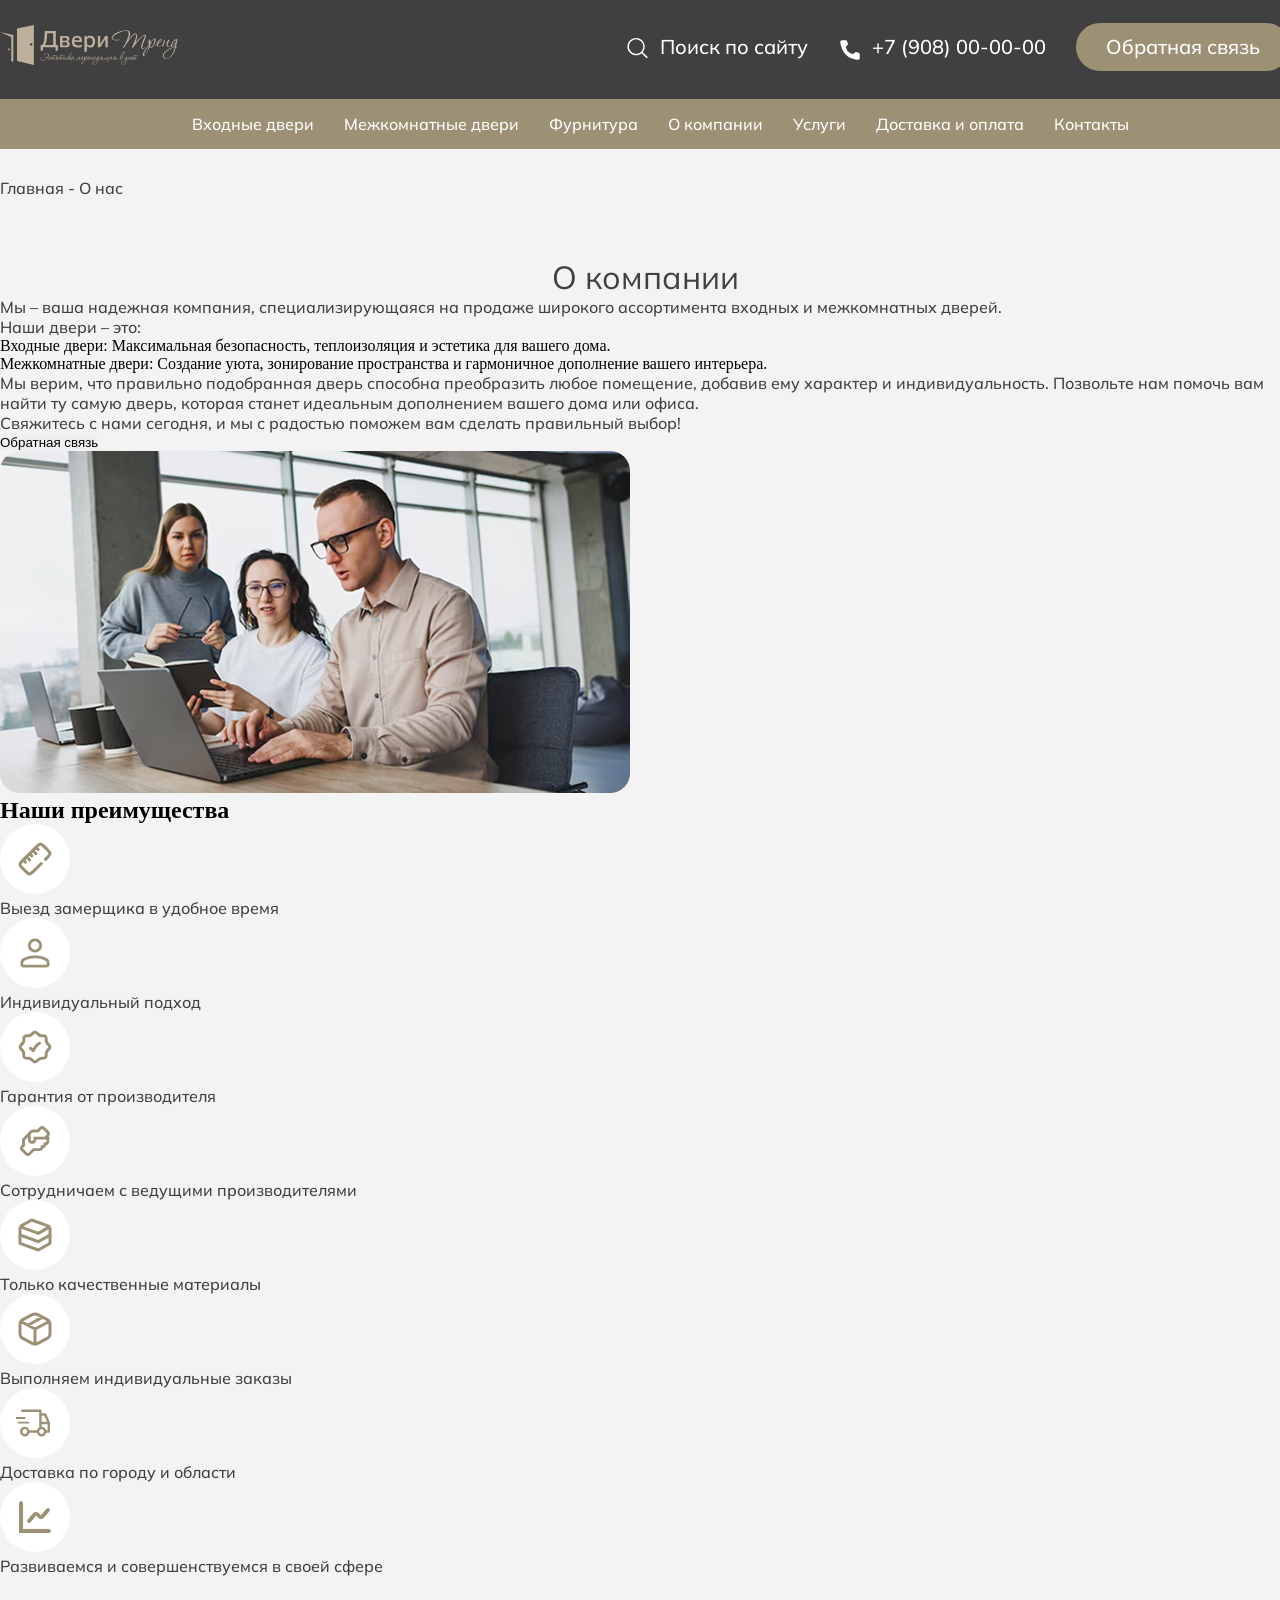
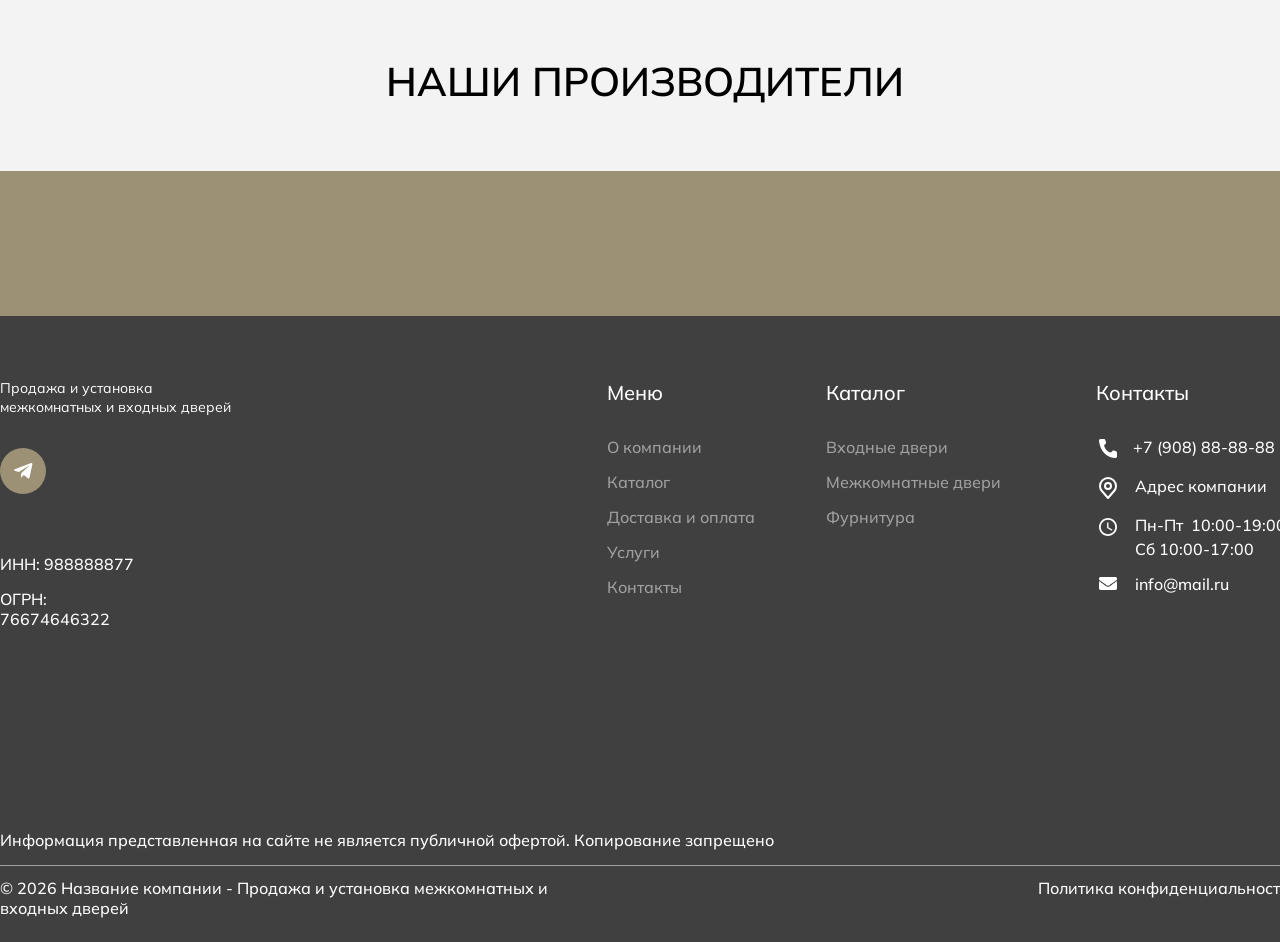
==== about-us.html @ ace8a468 "Переименовать index.html в about-us.html Made-with: Cursor" ====
<!DOCTYPE html>
<html lang="ru">

<head>
  <meta charset="UTF-8">
  <meta http-equiv="X-UA-Compatible" content="IE=edge">
  <meta name="viewport" content="width=device-width, initial-scale=1.0">
  <title>О компании</title>
  <link rel="stylesheet" href="style/style.css">
</head>

<body>
  <header class="header">
    <div class="header__top">
      <div class="container">
        <a class="header__logo" href="/" aria-label="На главную">
          <img class="header__logo-image" src="./assets/imgs/header/logo.svg" alt="Двери Trend">
        </a>
        <div class="header__top-content">
          <a class="header-link" href="#" aria-label="Поиск по сайту">
            <span class="header__search-icon-slot" aria-hidden="true">
              <svg width="24" height="23" viewBox="0 0 24 23" fill="none" xmlns="http://www.w3.org/2000/svg">
                <path
                  d="M21.3833 20.3334L16.7052 15.6616H16.6548C18.0967 13.9637 18.8254 11.7748 18.6883 9.5527C18.5513 7.33062 17.5593 5.24752 15.9197 3.73914C14.28 2.23077 12.1199 1.41397 9.89113 1.4596C7.66234 1.50524 5.53754 2.40977 3.96122 3.98399C2.3849 5.55821 1.47915 7.68017 1.43346 9.90599C1.38776 12.1318 2.20565 14.2891 3.71604 15.9265C5.22643 17.5639 7.31231 18.5547 9.53736 18.6915C11.7624 18.8283 13.9542 18.1006 15.6544 16.6606C15.6544 16.6606 15.6544 16.6966 15.6544 16.7109L20.3325 21.3828C20.3994 21.4502 20.479 21.5036 20.5667 21.5401C20.6544 21.5766 20.7485 21.5954 20.8435 21.5954C20.9385 21.5954 21.0326 21.5766 21.1203 21.5401C21.208 21.5036 21.2876 21.4502 21.3545 21.3828C21.4283 21.3176 21.4879 21.2379 21.5295 21.1487C21.5712 21.0595 21.5941 20.9627 21.5968 20.8644C21.5995 20.766 21.582 20.6681 21.5452 20.5768C21.5085 20.4854 21.4534 20.4026 21.3833 20.3334ZM10.0766 17.25C8.65318 17.25 7.26169 16.8285 6.07814 16.0387C4.89458 15.2489 3.97211 14.1264 3.42738 12.813C2.88265 11.4997 2.74012 10.0545 3.01782 8.66029C3.29553 7.26605 3.98098 5.98536 4.98751 4.98017C5.99405 3.97498 7.27645 3.29044 8.67255 3.0131C10.0686 2.73577 11.5157 2.87811 12.8308 3.42211C14.1459 3.96612 15.27 4.88736 16.0608 6.06934C16.8516 7.25132 17.2737 8.64095 17.2737 10.0625C17.2737 11.0064 17.0876 11.941 16.7259 12.813C16.3642 13.6851 15.8341 14.4774 15.1657 15.1448C14.4974 15.8122 13.704 16.3417 12.8308 16.7029C11.9576 17.0641 11.0218 17.25 10.0766 17.25Z"
                  fill="white" />
              </svg>
            </span>
            <span class="header__search-text">Поиск по сайту</span>
          </a>
          <a class="header-link" href="tel:+79080000000" aria-label="Позвонить +7 (908) 00-00-00">
            <svg width="24" height="24" viewBox="0 0 24 24" fill="none" xmlns="http://www.w3.org/2000/svg">
              <path
                d="M15.2477 16.11L16.9277 14.43C17.154 14.2065 17.4403 14.0536 17.7518 13.9897C18.0634 13.9257 18.3867 13.9537 18.6827 14.07L20.7302 14.8875C21.0293 15.0089 21.2858 15.2161 21.4673 15.4831C21.6488 15.75 21.7473 16.0647 21.7502 16.3875V20.1375C21.7485 20.3571 21.7023 20.574 21.6145 20.7753C21.5267 20.9766 21.3991 21.158 21.2393 21.3087C21.0796 21.4593 20.891 21.5761 20.6849 21.6519C20.4788 21.7278 20.2595 21.7611 20.0402 21.75C5.69272 20.8575 2.79772 8.7075 2.25022 4.0575C2.22481 3.82915 2.24803 3.59801 2.31836 3.37928C2.38869 3.16055 2.50453 2.95919 2.65827 2.78845C2.81201 2.61771 3.00016 2.48145 3.21034 2.38865C3.42052 2.29584 3.64797 2.24859 3.87772 2.25H7.50022C7.82348 2.25096 8.13906 2.3486 8.40637 2.53037C8.67368 2.71214 8.8805 2.96973 9.00022 3.27L9.81772 5.3175C9.93791 5.6123 9.96858 5.93598 9.90588 6.24811C9.84319 6.56024 9.68992 6.84697 9.46522 7.0725L7.78522 8.7525C7.78522 8.7525 8.75272 15.3 15.2477 16.11Z"
                fill="white" />
            </svg>
            <span class="header__search-text">+7 (908) 00-00-00</span>
          </a>
          <button class="header__callback-button" type="button">Обратная связь</button>
        </div>
      </div>
    </div>
    <div class="header__bottom">
      <div class="container">
        <nav class="header__bottom-inner" aria-label="Навигация по сайту">
          <a class="nav-item" href="#">Входные двери</a>
          <a class="nav-item" href="#">Межкомнатные двери</a>
          <a class="nav-item" href="#">Фурнитура</a>
          <a class="nav-item" href="#">О компании</a>
          <a class="nav-item" href="#">Услуги</a>
          <a class="nav-item" href="#">Доставка и оплата</a>
          <a class="nav-item" href="#">Контакты</a>
        </nav>
      </div>
    </div>
  </header>

  <main class="page-main">
    <div class="container">
      <section class="about-page" aria-labelledby="about-heading">
        <nav class="bread-crumbs" aria-label="Хлебные крошки">
          <a href="/">Главная</a>
          <span class="bread-crumbs__sep" aria-hidden="true"> - </span>
          <span class="bread-crumbs__current" aria-current="page">О нас</span>
        </nav>

        <div class="about-page__body">
          <h1 id="about-heading" class="page-title">О компании</h1>

          <div class="about-page__columns">
            <div class="about-page__content">
              <p class="about-page__lead">
                Мы – ваша надежная компания, специализирующаяся на продаже широкого ассортимента входных и межкомнатных дверей.
              </p>

              <p class="about-page__subheading">Наши двери – это:</p>

              <ul class="about-page__list">
                <li>
                  Входные двери: Максимальная безопасность, теплоизоляция и эстетика для вашего дома.
                </li>
                <li>
                  Межкомнатные двери: Создание уюта, зонирование пространства и гармоничное дополнение вашего интерьера.
                </li>
              </ul>

              <p>
                Мы верим, что правильно подобранная дверь способна преобразить любое помещение, добавив ему характер и индивидуальность. Позвольте нам помочь вам найти ту самую дверь, которая станет идеальным дополнением вашего дома или офиса.
              </p>

              <p>
                Свяжитесь с нами сегодня, и мы с радостью поможем вам сделать правильный выбор!
              </p>

              <button class="about-page__feedback" type="button">
                Обратная связь
              </button>
            </div>

            <div class="about-page__media">
              <figure class="about-page__figure">
                <img
                  class="about-page__image"
                  src="./assets/imgs/about/1.png"
                  width="630"
                  height="342"
                  alt="Двери в интерьере"
                  loading="lazy"
                  decoding="async"
                />
              </figure>
            </div>
          </div>
        </div>
      </section>

      <section class="advantages" aria-labelledby="advantages-heading">
        <h2 id="advantages-heading" class="advantages__title">Наши преимущества</h2>
        <ul class="advantages__grid">
          <li class="advantages__item">
            <article class="advantages__card">
              <div class="advantages__icon-wrap" aria-hidden="true">
                <svg width="70" height="70" viewBox="0 0 70 70" fill="none" xmlns="http://www.w3.org/2000/svg">
                  <rect width="70" height="70" rx="35" fill="white" />
                  <path
                    d="M45.5 35.348L46.9325 33.9155C48.977 31.8695 50 30.845 50 29.576C50 28.307 48.977 27.2825 46.9325 25.238L44.762 23.0675C42.7175 21.023 41.6945 20 40.424 20C39.152 20 38.129 21.023 36.0845 23.0675L23.0675 36.0845C21.023 38.1305 20 39.152 20 40.424C20 41.696 21.023 42.7175 23.0675 44.762L25.238 46.9325C27.2825 48.977 28.3055 50 29.576 50C30.8465 50 31.871 48.977 33.9155 46.9325L41.348 39.5M29.696 29.696L31.82 31.82M36.0605 23.333L38.1815 25.454M23.333 36.0605L25.454 38.1815M26.5145 32.879L29.6975 36.0605M32.879 26.5145L36.0605 29.696"
                    stroke="#9C9175"
                    stroke-width="3"
                    stroke-linecap="round"
                  />
                </svg>
              </div>
              <p class="advantages__card-text">Выезд замерщика в удобное время</p>
            </article>
          </li>
          <li class="advantages__item">
            <article class="advantages__card">
              <div class="advantages__icon-wrap" aria-hidden="true">
                <svg width="70" height="70" viewBox="0 0 70 70" fill="none" xmlns="http://www.w3.org/2000/svg">
                  <rect width="70" height="70" rx="35" fill="white" />
                  <path
                    d="M35 37.125C37.0426 37.1238 39.0546 37.3642 41.0352 37.8457C42.7682 38.2671 44.4783 38.871 46.166 39.6572L46.8887 40.0049C47.7519 40.4521 48.4442 41.0998 48.9678 41.9521C49.4906 42.8033 49.7512 43.7344 49.75 44.75V46.25C49.75 47.2144 49.4099 48.0342 48.7227 48.7227C48.0356 49.4109 47.2156 49.7512 46.25 49.75H23.75C22.7855 49.75 21.9665 49.4098 21.2793 48.7227C20.5922 48.0355 20.2512 47.2158 20.25 46.25V44.75L20.2627 44.373C20.3198 43.5018 20.5766 42.6959 21.0342 41.9521C21.5578 41.101 22.2493 40.4534 23.1113 40.0049C25.0328 39.0442 26.9842 38.3248 28.9648 37.8457C30.9456 37.3666 32.9573 37.1262 35 37.125ZM35 40.375C33.2297 40.3737 31.4753 40.5872 29.7373 41.0156C27.9996 41.444 26.279 42.0837 24.5762 42.9326L24.5664 42.9375C24.2466 43.1152 23.9883 43.3648 23.7939 43.6816C23.6209 43.9638 23.5243 44.2735 23.5039 44.6064L23.5 44.75V46.5H46.5V44.75C46.5 44.3626 46.4031 44.0047 46.207 43.6826C46.0378 43.4047 45.8182 43.179 45.5508 43.0078L45.4336 42.9375L45.4238 42.9326C43.7209 42.0812 42.0006 41.4416 40.2627 41.0156C38.5247 40.5897 36.7702 40.3763 35 40.375ZM35 20.25C36.9957 20.25 38.6979 20.9576 40.1201 22.3799C41.5424 23.8021 42.25 25.5043 42.25 27.5C42.25 29.4957 41.5424 31.1979 40.1201 32.6201C38.6979 34.0424 36.9957 34.75 35 34.75C33.0043 34.75 31.3021 34.0424 29.8799 32.6201C28.4576 31.1979 27.75 29.4957 27.75 27.5C27.75 25.5043 28.4576 23.8021 29.8799 22.3799C31.3021 20.9576 33.0043 20.25 35 20.25ZM35 23.5C33.9006 23.4987 32.9539 23.8927 32.1748 24.6758C31.3965 25.4581 31.0027 26.4039 31 27.499C30.9973 28.5953 31.392 29.5424 32.1758 30.3262C32.9596 31.11 33.9058 31.504 35.001 31.5C36.0947 31.496 37.0405 31.1026 37.8252 30.3271L37.8262 30.3262C38.6063 29.5447 39 28.598 39 27.5C39 26.402 38.6065 25.4561 37.8262 24.6758C37.0459 23.8955 36.0991 23.5013 35 23.5Z"
                    fill="#9C9175"
                    stroke="white"
                    stroke-width="0.5"
                  />
                </svg>
              </div>
              <p class="advantages__card-text">Индивидуальный подход</p>
            </article>
          </li>
          <li class="advantages__item">
            <article class="advantages__card">
              <div class="advantages__icon-wrap" aria-hidden="true">
                <svg width="70" height="70" viewBox="0 0 70 70" fill="none" xmlns="http://www.w3.org/2000/svg">
                  <rect width="70" height="70" rx="35" fill="white" />
                  <path
                    d="M45.485 45.5H45.5M45.485 45.5C44.552 46.4255 42.86 46.196 41.672 46.196C40.214 46.196 39.512 46.481 38.4725 47.5205C37.5875 48.4055 36.401 50 35 50C33.599 50 32.4125 48.4055 31.5275 47.5205C30.4865 46.481 29.7845 46.196 28.328 46.196C27.1415 46.196 25.448 46.427 24.5135 45.5C23.573 44.567 23.804 42.866 23.804 41.672C23.804 40.1615 23.474 39.467 22.3985 38.393C20.7995 36.794 20 35.993 20 35C20 34.007 20.7995 33.206 22.4 31.607C23.36 30.647 23.804 29.696 23.804 28.328C23.804 27.1415 23.573 25.448 24.5 24.5135C25.433 23.573 27.134 23.804 28.328 23.804C29.696 23.804 30.647 23.3585 31.607 22.3985C33.206 20.7995 34.007 20 35 20C35.993 20 36.794 20.7995 38.393 22.4C39.353 23.36 40.304 23.804 41.672 23.804C42.8585 23.804 44.552 23.573 45.4865 24.5C46.427 25.433 46.196 27.134 46.196 28.328C46.196 29.8385 46.526 30.533 47.6015 31.607C49.2005 33.206 50 34.007 50 35C50 35.993 49.2005 36.794 47.6 38.393C46.526 39.4685 46.196 40.163 46.196 41.672C46.196 42.866 46.4255 44.567 45.485 45.5Z"
                    stroke="#9C9175"
                    stroke-width="3"
                  />
                  <path
                    d="M30.5 36.3395C30.5 36.3395 32.3 37.3175 33.2 38.75C33.2 38.75 35.9 33.125 39.5 31.25"
                    stroke="#9C9175"
                    stroke-width="3"
                    stroke-linecap="round"
                    stroke-linejoin="round"
                  />
                </svg>
              </div>
              <p class="advantages__card-text">Гарантия от производителя</p>
            </article>
          </li>
          <li class="advantages__item">
            <article class="advantages__card">
              <div class="advantages__icon-wrap" aria-hidden="true">
                <svg width="70" height="70" viewBox="0 0 70 70" fill="none" xmlns="http://www.w3.org/2000/svg">
                  <rect width="70" height="70" rx="35" fill="white" />
                  <path
                    d="M48.9393 30.2765C50.7337 28.4821 49.9154 26.3863 48.9393 25.3671L44.6326 21.0607C42.8238 19.2663 40.7422 20.0846 39.723 21.0607L37.2825 23.5154H33.5644C30.8369 23.5154 29.2578 24.9508 28.4539 26.6016L22.08 32.9752V38.7171L21.0607 39.7219C19.2663 41.5307 20.0846 43.6121 21.0607 44.6313L25.3674 48.9377C26.1426 49.7129 26.9752 50 27.7648 50C28.784 50 29.7171 49.4976 30.277 48.9377L34.153 45.0476H39.3067C41.7471 45.0476 42.9817 43.526 43.4267 42.0331C45.0489 41.6024 45.9389 40.3679 46.2978 39.1621C48.523 38.5879 49.3556 36.4778 49.3556 34.9992V30.6928H48.5086L48.9393 30.2765ZM46.4845 34.9992C46.4845 35.6452 46.2117 36.4347 45.0489 36.4347H43.6133V37.8702C43.6133 38.5161 43.3406 39.3057 42.1778 39.3057H40.7422V40.7411C40.7422 41.3871 40.4695 42.1766 39.3067 42.1766H32.9759L28.2672 46.885C27.8222 47.3013 27.5638 47.0573 27.4059 46.8994L23.1136 42.6216C22.6973 42.1766 22.9413 41.9182 23.0992 41.7603L24.9511 39.8942V34.1523L27.8222 31.2813V33.5637C27.8222 35.3007 28.9707 37.8702 32.1289 37.8702C35.2871 37.8702 36.4356 35.3007 36.4356 33.5637H46.4845V34.9992ZM46.9008 28.2381L44.4603 30.6928H33.5644V33.5637C33.5644 34.2097 33.2917 34.9992 32.1289 34.9992C30.9661 34.9992 30.6933 34.2097 30.6933 33.5637V29.2573C30.6933 28.597 30.9374 26.3863 33.5644 26.3863H38.4597L41.7328 23.1134C42.1778 22.6971 42.4362 22.9412 42.5941 23.0991L46.8864 27.3768C47.3027 27.8218 47.0587 28.0802 46.9008 28.2381Z"
                    fill="#9C9175"
                  />
                </svg>
              </div>
              <p class="advantages__card-text">Сотрудничаем с ведущими производителями</p>
            </article>
          </li>
          <li class="advantages__item">
            <article class="advantages__card">
              <div class="advantages__icon-wrap" aria-hidden="true">
                <svg width="70" height="70" viewBox="0 0 70 70" fill="none" xmlns="http://www.w3.org/2000/svg">
                  <rect width="70" height="70" rx="35" fill="white" />
                  <path
                    d="M20 26.6667L31.6667 20L50 26.6667M20 26.6667V35L38.3333 41.6667L50 35V26.6667M20 26.6667L38.3333 33.3333L50 26.6667"
                    stroke="#9C9175"
                    stroke-width="3"
                    stroke-linejoin="round"
                  />
                  <path
                    d="M20 35V43.3333L38.3333 50L50 43.3333V35"
                    stroke="#9C9175"
                    stroke-width="3"
                    stroke-linejoin="round"
                  />
                </svg>
              </div>
              <p class="advantages__card-text">Только качественные материалы</p>
            </article>
          </li>
          <li class="advantages__item">
            <article class="advantages__card">
              <div class="advantages__icon-wrap" aria-hidden="true">
                <svg width="70" height="70" viewBox="0 0 70 70" fill="none" xmlns="http://www.w3.org/2000/svg">
                  <rect width="70" height="70" rx="35" fill="white" />
                  <path
                    d="M35 35.0009L49.2465 27.5014M35 35.0009V50M35 35.0009L27.8759 31.2519M49.2465 27.5014C48.7521 26.7215 48.0431 26.075 47.1906 25.6269L42.5 23.1573M49.2465 27.5014C49.7318 28.2667 50 29.1472 50 30.0634V39.9384C49.9995 40.84 49.7393 41.7253 49.2458 42.5045C48.7524 43.2837 48.0433 43.929 47.1906 44.3749L37.8094 49.3141C36.9541 49.7641 35.9856 50.0006 35 50M35 50C34.0144 50.0006 33.0459 49.7641 32.1906 49.3141L22.8094 44.3749C21.0712 43.4604 20 41.7708 20 39.9384V30.0634C19.9997 29.1633 20.2591 28.2793 20.7518 27.5014M27.8759 31.2519L20.7518 27.5014M27.8759 31.2519L42.5 23.1573M42.5 23.1573L37.8094 20.6877C36.9543 20.2371 35.9857 20 35 20C34.0143 20 33.0457 20.2371 32.1906 20.6877L22.8094 25.6269C21.9563 26.0748 21.2466 26.7213 20.7518 27.5014"
                    stroke="#9C9175"
                    stroke-width="3"
                    stroke-linejoin="round"
                  />
                </svg>
              </div>
              <p class="advantages__card-text">Выполняем индивидуальные заказы</p>
            </article>
          </li>
          <li class="advantages__item">
            <article class="advantages__card">
              <div class="advantages__icon-wrap" aria-hidden="true">
                <svg width="70" height="70" viewBox="0 0 70 70" fill="none" xmlns="http://www.w3.org/2000/svg">
                  <rect width="70" height="70" rx="35" fill="white" />
                  <path
                    d="M49.9029 34.5152L46.305 25.9251C46.2126 25.7044 46.0589 25.5163 45.8629 25.3841C45.667 25.252 45.4375 25.1815 45.2029 25.1815H41.605V22.7272C41.605 22.4017 41.4787 22.0896 41.2538 21.8594C41.0289 21.6293 40.7238 21.5 40.4058 21.5H21.2173V23.9543H39.2065V39.3625C38.6603 39.6876 38.1823 40.1199 37.7999 40.6346C37.4175 41.1493 37.1383 41.7362 36.9782 42.3616H29.4419C29.15 41.2048 28.4558 40.1967 27.4895 39.5262C26.5231 38.8556 25.3509 38.5687 24.1927 38.7193C23.0344 38.8698 21.9695 39.4475 21.1977 40.3439C20.4258 41.2403 20 42.394 20 43.5888C20 44.7835 20.4258 45.9372 21.1977 46.8337C21.9695 47.7301 23.0344 48.3077 24.1927 48.4583C25.3509 48.6088 26.5231 48.3219 27.4895 47.6514C28.4558 46.9809 29.15 45.9727 29.4419 44.8159H36.9782C37.2391 45.8691 37.8357 46.8032 38.6737 47.4705C39.5117 48.1377 40.5432 48.5 41.605 48.5C42.6668 48.5 43.6983 48.1377 44.5363 47.4705C45.3743 46.8032 45.971 45.8691 46.2319 44.8159H48.8007C49.1188 44.8159 49.4238 44.6866 49.6487 44.4565C49.8736 44.2264 50 43.9142 50 43.5888V34.9987C50 34.8325 49.9669 34.668 49.9029 34.5152ZM24.8151 46.0431C24.3407 46.0431 23.877 45.8991 23.4825 45.6295C23.0881 45.3598 22.7807 44.9765 22.5991 44.528C22.4176 44.0795 22.3701 43.5861 22.4626 43.11C22.5552 42.6339 22.7836 42.1966 23.1191 41.8533C23.4545 41.5101 23.8819 41.2763 24.3472 41.1816C24.8124 41.0869 25.2947 41.1355 25.733 41.3213C26.1713 41.507 26.5459 41.8216 26.8094 42.2252C27.073 42.6288 27.2137 43.1034 27.2137 43.5888C27.2137 44.2397 26.961 44.864 26.5111 45.3242C26.0613 45.7845 25.4512 46.0431 24.8151 46.0431ZM41.605 27.6358H44.4114L46.9826 33.7715H41.605V27.6358ZM41.605 46.0431C41.1306 46.0431 40.6669 45.8991 40.2725 45.6295C39.878 45.3598 39.5706 44.9765 39.389 44.528C39.2075 44.0795 39.16 43.5861 39.2526 43.11C39.3451 42.6339 39.5735 42.1966 39.909 41.8533C40.2444 41.5101 40.6718 41.2763 41.1371 41.1816C41.6024 41.0869 42.0846 41.1355 42.5229 41.3213C42.9612 41.507 43.3358 41.8216 43.5994 42.2252C43.8629 42.6288 44.0036 43.1034 44.0036 43.5888C44.0036 44.2397 43.7509 44.864 43.3011 45.3242C42.8513 45.7845 42.2412 46.0431 41.605 46.0431ZM47.6014 42.3616H46.2319C45.9677 41.3105 45.3701 40.3788 44.5328 39.7125C43.6954 39.0463 42.6657 38.6832 41.605 38.6802V36.2258H47.6014V42.3616Z"
                    fill="#9C9175"
                  />
                  <path
                    d="M17.875 33.6875H29.125V35.5625H17.875V33.6875ZM16 29H25.375V30.875H16V29Z"
                    fill="#9C9175"
                  />
                </svg>
              </div>
              <p class="advantages__card-text">Доставка по городу и области</p>
            </article>
          </li>
          <li class="advantages__item">
            <article class="advantages__card">
              <div class="advantages__icon-wrap" aria-hidden="true">
                <svg width="70" height="70" viewBox="0 0 70 70" fill="none" xmlns="http://www.w3.org/2000/svg">
                  <rect width="70" height="70" rx="35" fill="white" />
                  <path
                    d="M21.0469 19.5C21.4569 19.5001 21.8497 19.6633 22.1396 19.9531C22.4297 20.2432 22.5928 20.6367 22.5928 21.0469V47.4072H48.9531C49.3633 47.4072 49.7568 47.5703 50.0469 47.8604C50.3367 48.1503 50.4999 48.5431 50.5 48.9531C50.5 49.3633 50.3369 49.7568 50.0469 50.0469C49.7569 50.3369 49.3633 50.5 48.9531 50.5H19.5V21.0469C19.5 20.6367 19.6631 20.2431 19.9531 19.9531C20.2432 19.6631 20.6367 19.5 21.0469 19.5Z"
                    fill="#9C9175"
                    stroke="#9C9175"
                  />
                  <path
                    d="M47.7236 26.5117C47.9286 26.4877 48.1365 26.502 48.3359 26.5547C48.5355 26.6075 48.7236 26.6978 48.8887 26.8213C49.0539 26.9449 49.1939 27.1001 49.2979 27.2783C49.4017 27.4566 49.4681 27.6543 49.4912 27.8594C49.5142 28.0645 49.4932 28.2721 49.4307 28.4688C49.369 28.6624 49.2674 28.8403 49.1348 28.9941L44.6064 34.376L44.6055 34.377C44.2835 34.7582 43.9946 35.0981 43.7373 35.3672L43.7383 35.3682C43.4449 35.6872 43.0976 35.9566 42.7119 36.165L42.7061 36.168L42.6992 36.1709C42.1808 36.4323 41.6063 36.5749 41.0215 36.5869C40.4366 36.5988 39.8557 36.4801 39.3262 36.2402H39.3252C38.8908 36.0427 38.5494 35.7625 38.2637 35.4902L38.0518 35.2812C37.8342 35.0609 37.5996 34.8049 37.3467 34.5303L37.3242 34.5059L37.3203 34.502C36.9402 34.0894 36.7092 33.8396 36.5234 33.6631C36.3663 33.5138 36.3171 33.4919 36.333 33.5C36.2484 33.4617 36.1539 33.4425 36.0576 33.4443C35.9612 33.4462 35.8668 33.4683 35.7842 33.5098L35.7852 33.5107C35.8176 33.4943 35.7765 33.5032 35.6045 33.6816C35.5162 33.7739 35.4166 33.8846 35.2949 34.0254L34.8496 34.5508L30.3516 39.8896C30.2233 40.0543 30.0632 40.192 29.8809 40.2939C29.6988 40.3957 29.4981 40.4611 29.291 40.4873C29.0837 40.5135 28.8721 40.4998 28.6699 40.4473C28.4678 40.3947 28.2774 40.3038 28.1104 40.1787C27.9432 40.0535 27.8025 39.8958 27.6982 39.7148C27.5941 39.534 27.529 39.3337 27.5078 39.126C27.4866 38.918 27.5098 38.7079 27.5762 38.5098C27.6406 38.3176 27.7446 38.1418 27.8789 37.9902H27.8779L32.4072 32.6084L32.8682 32.0664C33.0136 31.8985 33.1506 31.7446 33.2803 31.6094C33.5711 31.2907 33.9173 31.0232 34.3027 30.8184L34.3125 30.8135L34.5098 30.7207C34.975 30.5183 35.4795 30.4089 35.9912 30.3984C36.5758 30.3866 37.1562 30.5044 37.6855 30.7441L37.6963 30.749C38.0884 30.9375 38.4436 31.1903 38.7471 31.4951H38.748C39.0239 31.7554 39.3304 32.0888 39.6689 32.458L39.6943 32.4834C40.0696 32.8923 40.3025 33.1442 40.4873 33.3213L40.6621 33.4717C40.6716 33.4786 40.678 33.483 40.6816 33.4854C40.7658 33.523 40.8596 33.5429 40.9551 33.541C41.0515 33.5391 41.1449 33.5152 41.2275 33.4736C41.249 33.4575 41.3043 33.4105 41.4072 33.3037C41.585 33.1197 41.8063 32.8602 42.1641 32.4346V32.4336L46.6719 27.0801C46.8006 26.9231 46.9591 26.7931 47.1377 26.6963C47.3191 26.598 47.5185 26.5358 47.7236 26.5117Z"
                    fill="#9C9175"
                    stroke="#9C9175"
                  />
                </svg>
              </div>
              <p class="advantages__card-text">Развиваемся и совершенствуемся в своей сфере</p>
            </article>
          </li>
        </ul>
      </section>
    </div>

    <section class="manufacturers" aria-labelledby="manufacturers-heading">
      <div class="container">
        <h2 id="manufacturers-heading" class="h2-heading h2-heading--center">Наши производители</h2>
      </div>
      <div class="slider-gold">
        <div class="container">
          <div class="slider-container"></div>
        </div>
      </div>
    </section>
  </main>

  <footer class="footer">
    <div class="container">
      <div class="footer__main">
        <div class="footer__brand">
          <div class="footer__description">
            <p class="footer__description-text">Продажа и установка<br>межкомнатных и входных дверей</p>
          </div>
          <div class="footer__badge" aria-hidden="true">
            <svg width="19" height="16" viewBox="0 0 19 16" fill="none" xmlns="http://www.w3.org/2000/svg">
              <path
                d="M18.321 1.40276L15.5484 14.4785C15.3392 15.4014 14.7937 15.6311 14.0185 15.1963L9.79386 12.0832L7.75539 14.0438C7.5298 14.2694 7.34113 14.458 6.90636 14.458L7.20988 10.1555L15.0398 3.0803C15.3802 2.77678 14.9659 2.60862 14.5107 2.91213L4.83097 9.00706L0.663783 7.70276C-0.242662 7.41975 -0.259068 6.79631 0.852455 6.36155L17.1521 0.0820558C17.9068 -0.200952 18.5671 0.25022 18.321 1.40276V1.40276Z"
                fill="white" />
            </svg>
          </div>
          <div class="footer__details">
            <span class="footer__details-text">ИНН: 988888877</span>
            <span class="footer__details-text">ОГРН: 76674646322</span>
          </div>
        </div>

        <div class="footer__columns">
          <div class="footer__menu">
            <p class="footer__menu-title">Меню</p>
            <nav class="footer__menu-inner" aria-label="Меню">
              <a class="footer__menu-text" href="#">О компании</a>
              <a class="footer__menu-text" href="#">Каталог</a>
              <a class="footer__menu-text" href="#">Доставка и оплата</a>
              <a class="footer__menu-text" href="#">Услуги</a>
              <a class="footer__menu-text" href="#">Контакты</a>
            </nav>
          </div>

          <div class="footer__catalog">
            <p class="footer__catalog-title">Каталог</p>
            <nav class="footer__catalog-inner" aria-label="Каталог">
              <a class="footer__catalog-text" href="#">Входные двери</a>
              <a class="footer__catalog-text" href="#">Межкомнатные двери</a>
              <a class="footer__catalog-text" href="#">Фурнитура</a>
            </nav>
          </div>

          <div class="footer__contacts">
            <p class="footer__contacts-title">Контакты</p>
            <div class="footer__contacts-list">
              <a class="footer__contact-item footer__contact-item--phone" href="tel:+79088888888"
                aria-label="Позвонить +7 (908) 88-88-88">
                <span class="footer__contact-icon footer__contact-icon--phone" aria-hidden="true">
                  <svg width="22" height="24" viewBox="0 0 22 24" fill="none" xmlns="http://www.w3.org/2000/svg">
                    <path
                      d="M15.0008 15.5032L16.5507 13.8664C16.7595 13.6487 17.0236 13.4997 17.3111 13.4374C17.5985 13.3752 17.8968 13.4024 18.1699 13.5157L20.0589 14.3121C20.3349 14.4304 20.5715 14.6323 20.739 14.8924C20.9065 15.1525 20.9973 15.459 21 15.7735V19.427C20.9984 19.6409 20.9558 19.8523 20.8748 20.0484C20.7938 20.2445 20.6761 20.4212 20.5287 20.568C20.3813 20.7148 20.2073 20.8285 20.0171 20.9024C19.827 20.9763 19.6247 21.0088 19.4223 20.998C6.18528 20.1284 3.51434 8.29127 3.00922 3.76099C2.98577 3.53852 3.00719 3.31333 3.07208 3.10024C3.13696 2.88714 3.24384 2.69096 3.38568 2.52462C3.52752 2.35827 3.70111 2.22552 3.89502 2.13511C4.08894 2.04469 4.29878 1.99866 4.51075 2.00003H7.85289C8.15113 2.00096 8.44228 2.09609 8.6889 2.27318C8.93553 2.45027 9.12634 2.70123 9.23679 2.99377L9.99102 4.98855C10.1019 5.27576 10.1302 5.59111 10.0724 5.8952C10.0145 6.19929 9.87312 6.47864 9.66581 6.69836L8.11583 8.33511C8.11583 8.33511 9.00845 14.714 15.0008 15.5032Z"
                      fill="white" />
                  </svg>
                </span>
                <span class="footer__contact-text">+7 (908) 88-88-88</span>
              </a>
              <div class="footer__contact-item footer__contact-item--address">
                <span class="footer__contact-icon footer__contact-icon--address" aria-hidden="true">
                  <svg width="24" height="24" viewBox="0 0 24 24" fill="none" xmlns="http://www.w3.org/2000/svg">
                    <path
                      d="M12 13C13.6569 13 15 11.6569 15 10C15 8.34315 13.6569 7 12 7C10.3431 7 9 8.34315 9 10C9 11.6569 10.3431 13 12 13Z"
                      stroke="white"
                      stroke-width="2"
                      stroke-linecap="round"
                      stroke-linejoin="round" />
                    <path
                      d="M12 2C9.87827 2 7.84344 2.84285 6.34315 4.34315C4.84285 5.84344 4 7.87827 4 10C4 11.892 4.402 13.13 5.5 14.5L12 22L18.5 14.5C19.598 13.13 20 11.892 20 10C20 7.87827 19.1571 5.84344 17.6569 4.34315C16.1566 2.84285 14.1217 2 12 2V2Z"
                      stroke="white"
                      stroke-width="2"
                      stroke-linecap="round"
                      stroke-linejoin="round" />
                  </svg>
                </span>
                <span class="footer__contact-text">Адрес компании</span>
              </div>
              <div class="footer__contact-item footer__contact-item--time">
                <span class="footer__contact-icon footer__contact-icon--time" aria-hidden="true">
                  <svg width="24" height="24" viewBox="0 0 24 24" fill="none" xmlns="http://www.w3.org/2000/svg">
                    <path
                      d="M12 19.2C13.9096 19.2 15.7409 18.4414 17.0912 17.0912C18.4414 15.7409 19.2 13.9096 19.2 12C19.2 10.0904 18.4414 8.25909 17.0912 6.90883C15.7409 5.55857 13.9096 4.8 12 4.8C10.0904 4.8 8.25909 5.55857 6.90883 6.90883C5.55857 8.25909 4.8 10.0904 4.8 12C4.8 13.9096 5.55857 15.7409 6.90883 17.0912C8.25909 18.4414 10.0904 19.2 12 19.2ZM12 3C13.1819 3 14.3522 3.23279 15.4442 3.68508C16.5361 4.13738 17.5282 4.80031 18.364 5.63604C19.1997 6.47177 19.8626 7.46392 20.3149 8.55585C20.7672 9.64778 21 10.8181 21 12C21 14.3869 20.0518 16.6761 18.364 18.364C16.6761 20.0518 14.3869 21 12 21C7.023 21 3 16.95 3 12C3 9.61305 3.94821 7.32387 5.63604 5.63604C7.32387 3.94821 9.61305 3 12 3M12.45 7.5V12.225L16.5 14.628L15.825 15.735L11.1 12.9V7.5H12.45Z"
                      fill="white" />
                  </svg>
                </span>
                <div class="footer__contact-time">
                  <span class="footer__contact-time-line">Пн-Пт&nbsp;&nbsp;10:00-19:00;</span>
                  <span class="footer__contact-time-line">Сб 10:00-17:00</span>
                </div>
              </div>
              <a class="footer__contact-item footer__contact-item--mail" href="mailto:info@mail.ru"
                aria-label="Написать на info@mail.ru">
                <span class="footer__contact-icon footer__contact-icon--mail" aria-hidden="true">
                  <svg width="24" height="19" viewBox="0 0 24 19" fill="none" xmlns="http://www.w3.org/2000/svg">
                    <path
                      d="M20.6484 7.29948C20.7188 7.23177 20.7891 7.22049 20.8594 7.26562C20.9531 7.31076 21 7.37847 21 7.46875V14.375C21 14.8264 20.8359 15.2101 20.5078 15.526C20.1797 15.842 19.7812 16 19.3125 16H4.6875C4.21875 16 3.82031 15.842 3.49219 15.526C3.16406 15.2101 3 14.8264 3 14.375V7.46875C3 7.37847 3.03516 7.32205 3.10547 7.29948C3.19922 7.25434 3.28125 7.25434 3.35156 7.29948C4.125 7.86372 5.92969 9.13889 8.76562 11.125C8.8125 11.1701 8.96484 11.2943 9.22266 11.4974C9.50391 11.7005 9.72656 11.8585 9.89062 11.9714C10.0547 12.0616 10.2656 12.1858 10.5234 12.3437C10.7812 12.4792 11.0273 12.5807 11.2617 12.6484C11.5195 12.7161 11.7656 12.75 12 12.75C12.2109 12.75 12.4219 12.7274 12.6328 12.6823C12.8438 12.6146 13.043 12.5469 13.2305 12.4792C13.418 12.3889 13.6172 12.276 13.8281 12.1406C14.0391 12.0052 14.2148 11.8924 14.3555 11.8021C14.4961 11.6892 14.6602 11.5651 14.8477 11.4297C15.0352 11.2943 15.1641 11.1927 15.2344 11.125C18 9.2066 19.8047 7.93142 20.6484 7.29948ZM12 11.6667C11.8125 11.6667 11.5781 11.6102 11.2969 11.4974C11.0391 11.362 10.8281 11.2491 10.6641 11.1589C10.5 11.046 10.2539 10.8767 9.92578 10.651C9.62109 10.4028 9.45703 10.2786 9.43359 10.2786C6.57422 8.26997 4.53516 6.81424 3.31641 5.91146C3.10547 5.75347 3 5.53906 3 5.26823V4.625C3 4.17361 3.16406 3.78993 3.49219 3.47396C3.82031 3.15799 4.21875 3 4.6875 3H19.3125C19.7812 3 20.1797 3.15799 20.5078 3.47396C20.8359 3.78993 21 4.17361 21 4.625V5.26823C21 5.53906 20.8945 5.75347 20.6836 5.91146C19.5352 6.7691 17.4961 8.22483 14.5664 10.2786C14.543 10.2786 14.3672 10.4028 14.0391 10.651C13.7344 10.8767 13.5 11.046 13.3359 11.1589C13.1719 11.2491 12.9492 11.362 12.668 11.4974C12.4102 11.6102 12.1875 11.6667 12 11.6667Z"
                      fill="white" />
                  </svg>
                </span>
                <span class="footer__contact-text">info@mail.ru</span>
              </a>
            </div>
          </div>
        </div>
      </div>

      <p class="footer__notice">Информация представленная на сайте не является публичной офертой. Копирование запрещено</p>
      <div class="footer__divider" aria-hidden="true"></div>
      <div class="footer__legal">
        <p class="footer__copyright">© 2026 Название компании - Продажа и установка межкомнатных и входных дверей</p>
        <a class="footer__policy" href="#">Политика конфиденциальности</a>
      </div>
    </div>
  </footer>

</body>

</html>
---- style/style.css ----
@import url("https://fonts.googleapis.com/css2?family=Mulish:ital,wght@0,200..1000;1,200..1000&family=Poppins:ital,wght@0,100;0,200;0,300;0,400;0,500;0,600;0,700;0,800;0,900;1,100;1,200;1,300;1,400;1,500;1,600;1,700;1,800;1,900&family=Raleway:ital,wght@0,100..900;1,100..900&family=Roboto:ital,wght@0,100..900;1,100..900&display=swap");
* {
  margin: 0;
  padding: 0;
  box-sizing: border-box;
  text-decoration: none;
  border: none;
  outline: none;
}

body,
html {
  background-color: #f3f3f3;
  max-width: 100%;
  overflow-x: hidden;
}

h1 {
  font-family: "Mulish", sans-serif;
  font-weight: 400;
  font-size: 32px;
  line-height: 120%;
  text-align: center;
  color: #404040;
}

p {
  font-family: "Mulish", sans-serif;
  font-weight: 500;
  font-size: 16px;
  color: #404040;
}

.h2-heading {
  font-family: "Mulish", sans-serif;
  font-weight: 600;
  font-size: 40px;
  text-transform: uppercase;
}

.h3-heading {
  font-family: "Mulish", sans-serif;
  font-weight: 500;
  font-size: 20px;
  line-height: 140%;
  text-align: center;
}

.regular-text {
  font-family: "Mulish", sans-serif;
  font-weight: 500;
  font-size: 20px;
  line-height: 140%;
}

.container {
  width: 1290px;
  margin: auto;
}

.visually-hidden {
  position: absolute;
  width: 1px;
  height: 1px;
  padding: 0;
  margin: -1px;
  overflow: hidden;
  clip: rect(0, 0, 0, 0);
  white-space: nowrap;
  border: 0;
}

.bread-crumbs {
  font-family: "Mulish", sans-serif;
  font-weight: 500;
  font-size: 16px;
  line-height: 1.2;
  color: #404040;
  text-align: left;
  margin-bottom: 30px;
}
.bread-crumbs a {
  color: inherit;
  text-decoration: none;
}
.bread-crumbs a:hover {
  text-decoration: underline;
}
.bread-crumbs__current {
  color: inherit;
}

.footer__badge,
.contacts-page__telegram-badge {
  width: 46px;
  height: 46px;
  flex-shrink: 0;
  border-radius: 50%;
  background: #9c9175;
  display: flex;
  align-items: center;
  justify-content: center;
}
.footer__badge svg,
.contacts-page__telegram-badge svg {
  display: block;
}

.contacts-page {
  font-family: "Mulish", sans-serif;
  color: #404040;
}
.contacts-page__top {
  background: #fff;
  padding-top: 30px;
  padding-bottom: 73px;
}
.contacts-page__title {
  font-weight: 400;
  font-size: 32px;
  line-height: 1.2;
  margin: 0 0 43.5px;
}
.contacts-page__details {
  margin: 0;
  display: flex;
  flex-direction: column;
  gap: 12px;
}
.contacts-page__line {
  font-weight: 500;
  font-size: 20px;
  line-height: 1.4;
  margin: 0;
}
.contacts-page__line a {
  color: inherit;
  text-decoration: none;
}
.contacts-page__line a:hover {
  text-decoration: underline;
}
.contacts-page__social {
  margin: 30px 0 0;
}
.contacts-page__telegram {
  display: inline-flex;
  text-decoration: none;
}
.contacts-page__top-inner {
  display: grid;
  grid-template-columns: 1fr 630px;
  gap: 62px;
  align-items: start;
}
.contacts-page__figure {
  margin: 0;
}
.contacts-page__image, .contacts-page__cta-img {
  display: block;
  border-radius: 20px;
  object-fit: cover;
}
.contacts-page__image {
  width: 630px;
  height: 299px;
}
.contacts-page__cta-img {
  width: 410px;
  height: 508px;
  max-width: 100%;
}
@media (max-width: 1200px) {
  .contacts-page__top-inner {
    grid-template-columns: 1fr;
  }
  .contacts-page__image {
    width: 100%;
    max-width: 630px;
    height: auto;
    aspect-ratio: 630/299;
  }
}
.contacts-page__middle {
  width: 100%;
  background: #fff;
  margin-bottom: 0;
  padding-bottom: 0;
}
.contacts-page__map-wrap {
  box-sizing: border-box;
  max-width: 1498px;
  width: 100%;
  margin: 0 auto;
}
.contacts-page__map-frame {
  box-sizing: border-box;
  width: 1498px;
  max-width: 100%;
  height: 481px;
  margin: 0 auto;
  border-radius: 0;
  overflow: hidden;
}
.contacts-page__map-frame iframe {
  display: block;
  width: 100%;
  height: 100%;
  border: 0;
}
.contacts-page__map-placeholder {
  width: 100%;
  height: 100%;
  display: flex;
  align-items: center;
  justify-content: center;
  background: #ebebeb;
  font-weight: 500;
  font-size: 18px;
  opacity: 0.5;
}
.contacts-page__bottom {
  box-sizing: border-box;
  width: 100%;
  margin: 0;
  padding: 60px 0;
  background: #9c9175;
  min-height: 628px;
}
.contacts-page__bottom .contacts-form__layout {
  display: grid;
  grid-template-columns: minmax(0, 1fr) 410px;
  gap: 30px;
  align-items: start;
}
.contacts-page__bottom .contacts-form__main {
  min-width: 0;
}
.contacts-page__bottom .contacts-form__title {
  font-weight: 600;
  font-size: 40px;
  text-transform: uppercase;
  margin: 0 0 30px;
  text-align: left;
}
.contacts-page__bottom .contacts-form__lead {
  box-sizing: border-box;
  min-height: 68px;
  font-weight: 500;
  font-size: 20px;
  line-height: 1.4;
  margin: 0 0 30px;
}
.contacts-page__bottom .contacts-form .contacts-page__cta-figure {
  margin: 0;
  padding: 0;
}
@media (max-width: 1100px) {
  .contacts-page__bottom .contacts-form__layout {
    grid-template-columns: 1fr;
  }
}
.contacts-page__bottom .contacts-form__row {
  display: flex;
  flex-wrap: wrap;
  gap: 30px;
  align-items: center;
  margin-bottom: 30px;
}
.contacts-page__bottom .contacts-form__input, .contacts-page__bottom .contacts-form__textarea, .contacts-page__bottom .contacts-form__consent-text {
  font-family: "Mulish", sans-serif;
  font-weight: 500;
  font-size: 16px;
  color: #404040;
}
.contacts-page__bottom .contacts-form__input::placeholder, .contacts-page__bottom .contacts-form__textarea::placeholder {
  color: #404040;
  opacity: 0.7;
}
.contacts-page__bottom .contacts-form__input {
  box-sizing: border-box;
  border: none;
  background: #ebebeb;
  padding: 0 15px;
  line-height: 50px;
}
.contacts-page__bottom .contacts-form__input--name {
  width: 190px;
  height: 50px;
  border-radius: 100px;
}
.contacts-page__bottom .contacts-form__input--email, .contacts-page__bottom .contacts-form__input--phone {
  width: 300px;
  height: 50px;
  border-radius: 100px;
}
.contacts-page__bottom .contacts-form__field--comment {
  margin-bottom: 30px;
}
.contacts-page__bottom .contacts-form__textarea {
  box-sizing: border-box;
  width: 850px;
  max-width: 100%;
  height: 100px;
  padding: 0 15px;
  border-radius: 20px;
  background: #ebebeb;
  border: none;
  resize: none;
  line-height: 1.4;
}
.contacts-page__bottom .contacts-form__actions {
  display: flex;
  flex-direction: column;
  align-items: flex-start;
  gap: 30px;
}
.contacts-page__bottom .contacts-form__submit {
  box-sizing: border-box;
  display: inline-flex;
  flex-shrink: 0;
  align-items: center;
  justify-content: center;
  width: 231px;
  height: 50px;
  padding: 10px 30px;
  border-radius: 100px;
  background: #404040;
  font-weight: 700;
  font-size: 16px;
  line-height: 1;
  text-transform: uppercase;
  text-align: center;
  color: #fff;
  cursor: pointer;
}
.contacts-page__bottom .contacts-form__consent {
  display: flex;
  align-items: flex-start;
  gap: 10px;
  margin: 0;
  max-width: min(100%, 850px);
  cursor: pointer;
}
.contacts-page__bottom .contacts-form__checkbox {
  box-sizing: border-box;
  flex-shrink: 0;
  width: 22px;
  height: 23px;
  margin: 0;
  cursor: pointer;
  accent-color: #404040;
}
.contacts-page__bottom .contacts-form__consent-text {
  line-height: 1.4;
}

.header .header__top {
  background: #404040;
  padding: 23px 0 28px;
}
.header .header__top .container {
  display: flex;
  align-items: center;
  justify-content: space-between;
}
.header .header__logo {
  width: 178px;
  position: relative;
}
.header .header__logo img {
  width: 100%;
}
.header .header__top-content {
  display: flex;
  align-items: center;
  gap: 30px;
}
.header .header-link {
  display: flex;
  align-items: center;
  gap: 10px;
}
.header .header-link svg {
  width: 24px;
  height: 24px;
  margin-top: 5px;
}
.header .header-link .header__search-text {
  font-family: "Mulish", sans-serif;
  font-weight: 500;
  font-size: 20px;
  line-height: 100%;
  text-align: center;
  color: #fff;
}
.header .header__callback-button {
  font-family: "Mulish", sans-serif;
  font-weight: 500;
  font-size: 20px;
  line-height: 140%;
  text-align: center;
  color: #fff;
  border-radius: 100px;
  padding: 10px 30px;
  background: #9c9175;
}
.header .header__bottom {
  background: #9c9175;
  padding: 15px;
}
.header .header__bottom .container {
  display: flex;
  align-items: center;
  justify-content: center;
}
.header .header__bottom nav {
  display: flex;
  align-items: center;
  gap: 30px;
}

.nav-item {
  font-family: "Mulish", sans-serif;
  font-weight: 500;
  font-size: 16px;
  text-align: center;
  color: #fff;
}

.footer {
  font-family: "Mulish", sans-serif;
  background: #404040;
  color: #fff;
  padding: 63px 0 24px;
}
.footer .container {
  display: flex;
  flex-direction: column;
}
.footer .footer__brand {
  display: flex;
  flex-direction: column;
  align-items: flex-start;
}
.footer .footer__description-text {
  font-weight: 400;
  font-size: 14px;
  line-height: 1.4;
  color: #fff;
  margin: 0;
}
.footer .footer__badge {
  margin-top: 30px;
}
.footer .footer__details {
  margin-top: 60px;
  display: flex;
  flex-direction: column;
  gap: 15px;
  width: 158px;
  min-height: 55px;
}
.footer .footer__details-text,
.footer .footer__contact-text,
.footer .footer__contact-time-line,
.footer .footer__notice,
.footer .footer__copyright,
.footer .footer__policy {
  font-weight: 500;
  font-size: 16px;
  color: #fff;
}
.footer .footer__details-text {
  display: block;
  line-height: 1.25;
}
.footer .footer__main {
  display: flex;
  flex-wrap: wrap;
  align-items: flex-start;
  justify-content: space-between;
}
.footer .footer__columns {
  display: flex;
  flex-wrap: wrap;
  align-items: flex-start;
}
.footer .footer__menu-title,
.footer .footer__catalog-title,
.footer .footer__contacts-title {
  font-weight: 500;
  font-size: 20px;
  line-height: 140%;
  color: #fff;
  margin: 0;
}
.footer .footer__menu {
  margin-right: 70px;
  width: 149px;
  min-height: 160px;
}
.footer .footer__catalog {
  margin-right: 95px;
}
.footer .footer__menu-inner,
.footer .footer__catalog-inner,
.footer .footer__contacts-list {
  display: flex;
  flex-direction: column;
  gap: 15px;
  margin-top: 30px;
}
.footer .footer__menu-text,
.footer .footer__catalog-text {
  font-weight: 500;
  font-size: 16px;
  color: rgba(255, 255, 255, 0.5);
}
.footer .footer__contacts {
  min-width: 0;
}
.footer .footer__contact-item {
  display: flex;
  align-items: flex-start;
  gap: 15px;
  text-decoration: none;
  color: inherit;
}
.footer .footer__contact-icon {
  flex-shrink: 0;
  display: flex;
  align-items: center;
  justify-content: center;
}
.footer .footer__contact-icon--phone svg {
  display: block;
}
.footer .footer__contact-icon--address svg, .footer .footer__contact-icon--time svg {
  display: block;
  width: 24px;
  height: 24px;
}
.footer .footer__contact-icon--mail svg {
  display: block;
  width: 24px;
  height: 19px;
}
.footer .footer__contact-time {
  display: flex;
  flex-direction: column;
  gap: 4px;
}
.footer .footer__notice {
  margin: 201px 0 0;
  text-align: left;
}
.footer .footer__divider {
  margin-top: 15px;
  width: 100%;
  height: 0;
  border: 0;
  border-top: 1px solid rgba(255, 255, 255, 0.5);
}
.footer .footer__legal {
  margin-top: 12px;
  display: flex;
  justify-content: flex-start;
  align-items: flex-start;
  gap: 485px;
}
.footer .footer__copyright {
  margin: 0;
  flex: 1;
  min-width: 0;
  text-align: left;
}
.footer .footer__policy {
  flex-shrink: 0;
  text-align: right;
  text-decoration: none;
}

.gold-button {
  font-family: "Mulish", sans-serif;
  font-weight: 700;
  font-size: 16px;
  text-transform: uppercase;
  text-align: center;
  color: #fff;
  border-radius: 100px;
  padding: 15px 30px;
  background: #9c9175;
  display: block;
  width: fit-content;
}

.white-button {
  font-family: "Mulish", sans-serif;
  font-weight: 700;
  font-size: 16px;
  text-transform: uppercase;
  text-align: center;
  color: #404040;
  border: 2px solid #404040;
  border-radius: 100px;
  padding: 15px 30px;
  display: block;
  width: fit-content;
}

.hero-slider .swiper-slide {
  position: relative;
  display: flex;
  flex-direction: column;
  gap: 30px;
  align-items: center;
  padding: 160px 0;
}
.hero-slider .swiper-slide .bg {
  position: absolute;
  top: 0;
  left: 0;
  width: 100%;
  height: 100%;
  object-fit: cover;
}
.hero-slider .swiper-slide .heading {
  font-family: "Mulish", sans-serif;
  font-weight: 600;
  font-size: 48px;
  text-transform: uppercase;
  text-align: center;
  color: #fff;
  position: relative;
  z-index: 3;
  max-width: 650px;
}
.hero-slider .swiper-slide .heading span {
  font-size: 64px;
}
.hero-slider .swiper-slide .hero-slider-button {
  position: relative;
  z-index: 3;
  font-family: "Mulish", sans-serif;
  font-weight: 700;
  font-size: 16px;
  text-transform: uppercase;
  text-align: center;
  color: #fff;
  border-radius: 100px;
  padding: 15px 30px;
  background: #9c9175;
  display: block;
  width: fit-content;
}
.hero-slider .hero-slider-prev {
  left: 105px;
}
.hero-slider .hero-slider-prev svg {
  rotate: 180deg;
}
.hero-slider .hero-slider-next {
  right: 105px;
}
.hero-slider .hero-slider-prev,
.hero-slider .hero-slider-next {
  position: absolute;
  z-index: 2;
  top: 50%;
  transform: translateY(-50%);
}
.hero-slider .swiper-pagination-bullet {
  width: 15px;
  height: 15px;
  background: #ebebeb;
  opacity: 1;
}
.hero-slider .swiper-pagination-bullet.active {
  background: white;
}

.select-type {
  padding: 80px 0;
}
.select-type .container {
  display: flex;
  gap: 30px;
}
.select-type .item {
  flex: 1;
  display: flex;
  flex-direction: column;
  align-items: center;
  gap: 20px;
}
.select-type .item .bg {
  width: 100%;
  border-radius: 20px;
}
.select-type .item .heading {
  font-family: "Mulish", sans-serif;
  font-weight: 600;
  font-size: 40px;
  text-transform: uppercase;
  color: #404040;
}

.popular {
  padding: 65px 0;
  background: #404040;
}
.popular.seems {
  background: none;
}
.popular.seems .h2-heading {
  color: #404040;
}
.popular.seems .popupar-m-slider-prev svg path,
.popular.seems .popupar-m-slider-next svg path,
.popular.seems .popupar-w-slider-prev svg path,
.popular.seems .popupar-w-slider-next svg path {
  fill: #404040;
}
.popular.seems .container {
  background: #ebebeb;
  padding: 60px 45px;
  border-radius: 20px;
  gap: 30px;
}
.popular .container {
  display: flex;
  flex-direction: column;
  gap: 58px;
  align-items: center;
}
.popular .h2-heading {
  color: white;
}
.popular .popuplar-m-slider {
  max-width: 100%;
}
.popular .slider-container {
  max-width: 100%;
  padding: 0 110px;
  position: relative;
}
.popular .swiper-pagination-bullet {
  width: 15px;
  height: 15px;
  background: #ebebeb;
  opacity: 1;
}
.popular .swiper-pagination-bullet.active {
  background: white;
}
.popular .popular-m.swiper-pagination,
.popular .popular-w.swiper-pagination {
  position: relative;
  margin-top: 60px;
}
.popular .swiper-slide {
  background: #fff;
  border-radius: 25px;
}
.popular .swiper-slide .new {
  position: absolute;
  right: 0;
  top: 25px;
  border-radius: 5px 0 0 5px;
  background: #9c9175;
  padding: 10px 30px;
  font-family: "Mulish", sans-serif;
  font-weight: 700;
  font-size: 15px;
  color: #fff;
}
.popular .swiper-slide .bg {
  width: 100%;
  border-radius: 25px;
}
.popular .swiper-slide .info {
  padding: 15px 15px 30px 30px;
}
.popular .swiper-slide .heading {
  margin-bottom: 15px;
}
.popular .swiper-slide .price {
  font-family: "Mulish", sans-serif;
  font-weight: 700;
  font-size: 24px;
  line-height: 140%;
  color: #404040;
  margin-bottom: 15px;
}
.popular .popupar-m-slider-prev,
.popular .popupar-w-slider-prev {
  left: 0;
}
.popular .popupar-m-slider-prev svg,
.popular .popupar-w-slider-prev svg {
  rotate: 180deg;
}
.popular .popupar-m-slider-next,
.popular .popupar-w-slider-next {
  right: 0;
}
.popular .popupar-m-slider-prev,
.popular .popupar-m-slider-next,
.popular .popupar-w-slider-prev,
.popular .popupar-w-slider-next {
  position: absolute;
  z-index: 2;
  top: calc(50% - 20px);
  transform: translateY(-50%);
}

.manufacturers {
  padding-top: 80px;
}
.manufacturers .container {
  display: flex;
  flex-direction: column;
  align-items: center;
}
.manufacturers .slider-container {
  max-width: 100%;
  padding: 0 110px;
  position: relative;
  background: #9c9175;
}
.manufacturers .slider-gold {
  background: #9c9175;
  padding: 80px 0 65px;
  margin-top: 65px;
}
.manufacturers .swiper-pagination-bullet {
  width: 15px;
  height: 15px;
  background: #ebebeb;
  opacity: 1;
}
.manufacturers .swiper-pagination-bullet.active {
  background: white;
}
.manufacturers .manufac-p.swiper-pagination {
  position: relative;
  margin-top: 60px;
}
.manufacturers .manufac-slider-prev {
  left: 0;
}
.manufacturers .manufac-slider-prev svg {
  rotate: 180deg;
}
.manufacturers .manufac-slider-next {
  right: 0;
}
.manufacturers .manufac-slider-prev,
.manufacturers .manufac-slider-next {
  position: absolute;
  z-index: 2;
  top: 50%;
  transform: translateY(-50%);
}

.about-us {
  padding: 160px 0;
}
.about-us .container {
  display: flex;
  align-items: center;
  gap: 30px;
}
.about-us .info,
.about-us .bg {
  flex: 1;
}
.about-us .info {
  display: flex;
  flex-direction: column;
  gap: 30px;
}

.plusses {
  padding: 80px 0;
}
.plusses .container {
  display: flex;
  gap: 30px;
}
.plusses .item {
  flex: 1;
  display: flex;
  align-items: center;
  flex-direction: column;
  gap: 30px;
}
.plusses .item .num {
  font-family: "Mulish", sans-serif;
  font-weight: 600;
  font-size: 40px;
  text-transform: uppercase;
  text-align: center;
  color: #9c9175;
}
.plusses .item .heading {
  font-family: "Mulish", sans-serif;
  font-weight: 500;
  font-size: 20px;
  line-height: 140%;
  text-align: center;
  color: #404040;
}
.plusses .item .text {
  font-family: "Mulish", sans-serif;
  font-weight: 400;
  font-size: 14px;
  text-align: center;
  color: #404040;
}

.black-button {
  font-family: "Mulish", sans-serif;
  font-weight: 700;
  font-size: 16px;
  text-transform: uppercase;
  text-align: center;
  color: #fff;
  border-radius: 100px;
  padding: 15px 30px;
  background: #404040;
  display: block;
  width: fit-content;
}

.big-choise {
  padding: 130px;
  background: #9c9175;
}
.big-choise .container {
  display: flex;
  flex-direction: column;
  align-items: center;
}
.big-choise .black-button {
  margin-top: 60px;
}
.big-choise .h2-heading {
  margin-bottom: 30px;
  font-weight: 600;
  color: white;
}
.big-choise .text {
  font-family: "Mulish", sans-serif;
  font-weight: 400;
  font-size: 32px;
  line-height: 120%;
  text-align: center;
  color: #fff;
}

.bread-crumbs {
  padding: 30px 0;
}
.bread-crumbs .container {
  display: flex;
  align-items: center;
  gap: 0.5em;
}
.bread-crumbs p,
.bread-crumbs a,
.bread-crumbs span {
  font-family: "Mulish", sans-serif;
  font-weight: 500;
  font-size: 16px;
  color: #404040;
}

.catalog .catalog-heading,
.furniture .catalog-heading {
  font-family: "Mulish", sans-serif;
  font-weight: 400;
  font-size: 32px;
  line-height: 120%;
  margin-bottom: 60px;
  color: #404040;
}
.catalog .catalog-wrapper,
.furniture .catalog-wrapper {
  display: flex;
  gap: 140px;
}
.catalog .catalog-filter,
.furniture .catalog-filter {
  width: 100%;
  max-width: 300px;
}
.catalog .catalog-filter .item,
.furniture .catalog-filter .item {
  border-radius: 20px;
  padding: 30px;
  background: #ebebeb;
  margin-bottom: 5px;
}
.catalog .catalog-filter .item .heading,
.furniture .catalog-filter .item .heading {
  font-family: "Mulish", sans-serif;
  font-weight: 500;
  font-size: 20px;
  line-height: 140%;
  color: #404040;
  margin-bottom: 15px;
}
.catalog .catalog-filter .item .list,
.furniture .catalog-filter .item .list {
  display: flex;
  flex-direction: column;
  gap: 10px;
}
.catalog .catalog-filter .item .list-item,
.furniture .catalog-filter .item .list-item {
  display: flex;
  justify-content: space-between;
}
.catalog .catalog-filter .item .list-item .name,
.catalog .catalog-filter .item .list-item .num,
.furniture .catalog-filter .item .list-item .name,
.furniture .catalog-filter .item .list-item .num {
  font-family: "Mulish", sans-serif;
  font-weight: 500;
  font-size: 16px;
  color: #404040;
}
.catalog .catalog-filter .need-help,
.furniture .catalog-filter .need-help {
  margin-top: 25px;
}
.catalog .catalog-filter .need-help .heading,
.furniture .catalog-filter .need-help .heading {
  font-family: "Mulish", sans-serif;
  font-weight: 700;
  font-size: 20px;
  line-height: 140%;
  color: #404040;
  margin-bottom: 15px;
}
.catalog .catalog-filter .need-help .text,
.furniture .catalog-filter .need-help .text {
  font-family: "Mulish", sans-serif;
  font-weight: 500;
  font-size: 20px;
  line-height: 140%;
  color: #404040;
  margin-bottom: 15px;
}
.catalog .catalog-right .catalog-select,
.furniture .catalog-right .catalog-select {
  display: flex;
  justify-content: center;
  gap: 30px;
  margin-bottom: 60px;
}
.catalog .catalog-right .catalog-select .item,
.furniture .catalog-right .catalog-select .item {
  font-family: "Mulish", sans-serif;
  font-weight: 500;
  font-size: 16px;
  color: #404040;
  border-radius: 100px;
  padding: 25px 90px;
  background: #ebebeb;
  display: block;
}
.catalog .catalog-right .catalog-select .item.active,
.furniture .catalog-right .catalog-select .item.active {
  background: #404040;
  color: white;
}
.catalog .catalog-right .catalog-list,
.furniture .catalog-right .catalog-list {
  display: grid;
  grid-template-columns: repeat(4, 1fr);
  gap: 30px;
}
.catalog .catalog-right .catalog-list .item,
.furniture .catalog-right .catalog-list .item {
  border-radius: 20px;
  background: #ebebeb;
}
.catalog .catalog-right .catalog-list .item img,
.furniture .catalog-right .catalog-list .item img {
  width: 100%;
  border-radius: 20px;
}
.catalog .catalog-right .catalog-list .item .info,
.furniture .catalog-right .catalog-list .item .info {
  padding: 10px;
}
.catalog .catalog-right .catalog-list .item .info .name,
.furniture .catalog-right .catalog-list .item .info .name {
  font-family: "Mulish", sans-serif;
  font-weight: 400;
  font-size: 14px;
  color: #404040;
  margin-bottom: 15px;
}
.catalog .catalog-right .catalog-list .item .info .price,
.furniture .catalog-right .catalog-list .item .info .price {
  font-family: "Mulish", sans-serif;
  font-weight: 700;
  font-size: 20px;
  line-height: 140%;
  color: #404040;
  margin-bottom: 15px;
}
.catalog .catalog-right .catalog-list .item .info .attribute,
.furniture .catalog-right .catalog-list .item .info .attribute {
  font-family: "Mulish", sans-serif;
  font-weight: 400;
  font-size: 14px;
  color: #404040;
  margin-bottom: 15px;
}
.catalog .catalog-right .catalog-pagination,
.furniture .catalog-right .catalog-pagination {
  display: flex;
  align-items: center;
  justify-content: center;
  margin-top: 60px;
}
.catalog .catalog-right .catalog-pagination .nums,
.furniture .catalog-right .catalog-pagination .nums {
  display: flex;
  align-items: center;
  justify-content: center;
  gap: 30px;
}
.catalog .catalog-right .catalog-pagination .pag-wrapper,
.furniture .catalog-right .catalog-pagination .pag-wrapper {
  display: flex;
  align-items: center;
}
.catalog .catalog-right .catalog-pagination .pag-wrapper .num,
.furniture .catalog-right .catalog-pagination .pag-wrapper .num {
  font-family: "Roboto", sans-serif;
  font-weight: 400;
  font-size: 18px;
  line-height: 150%;
  color: #404040;
  border-radius: 100px;
  width: 30px;
  height: 30px;
  display: flex;
  align-items: center;
  justify-content: center;
}
.catalog .catalog-right .catalog-pagination .pag-wrapper .num.active,
.furniture .catalog-right .catalog-pagination .pag-wrapper .num.active {
  background: #ebebeb;
}
.catalog .catalog-right .catalog-pagination .arrow-prev,
.catalog .catalog-right .catalog-pagination .arrow-next,
.furniture .catalog-right .catalog-pagination .arrow-prev,
.furniture .catalog-right .catalog-pagination .arrow-next {
  border-radius: 100px;
  width: 30px;
  height: 30px;
  background: #9c9175;
  display: flex;
  align-items: center;
  justify-content: center;
}
.catalog .catalog-right .catalog-pagination .arrow-next svg,
.furniture .catalog-right .catalog-pagination .arrow-next svg {
  rotate: 180deg;
}

.seo-text {
  padding: 80px 0;
}
.seo-text * {
  margin-bottom: 0.5em;
}
.seo-text h4 {
  font-family: "Mulish", sans-serif;
  font-weight: 400;
  font-size: 32px;
  line-height: 120%;
  color: #404040;
}
.seo-text h2 {
  font-family: "Mulish", sans-serif;
  font-weight: 600;
  font-size: 48px;
  text-transform: uppercase;
  color: #fff;
}
.seo-text p,
.seo-text li,
.seo-text ol,
.seo-text ul {
  font-family: "Mulish", sans-serif;
  font-weight: 500;
  font-size: 20px;
  line-height: 140%;
  color: #404040;
  list-style: inside;
}

.text-section {
  margin-bottom: 60px;
}
.text-section .container {
  display: flex;
  gap: 156px;
}

.furniture .catalog-right .catalog-list .item .info .name {
  font-family: "Mulish", sans-serif;
  font-weight: 700;
  font-size: 16px;
  color: #404040;
}

.card-img-section .container {
  display: flex;
  gap: 30px;
}
.card-img-section .container .card-img {
  max-width: 520px;
  width: 100%;
  flex-shrink: 0;
}
.card-img-section .container .card-info {
  max-width: 740px;
}
.card-img-section .container .card-info .heading {
  text-align: left;
  font-family: "Mulish", sans-serif;
  font-weight: 400;
  font-size: 32px;
  line-height: 120%;
  color: #404040;
  margin-bottom: 30px;
}
.card-img-section .container .card-info .top {
  width: 100%;
  max-width: 330px;
  display: flex;
  flex-wrap: wrap;
  gap: 15px;
  justify-content: space-between;
  margin-bottom: 30px;
}
.card-img-section .container .card-info .top .item {
  display: flex;
  align-items: center;
  gap: 5px;
}
.card-img-section .container .card-info .top .item.nalichie {
  width: 100%;
}
.card-img-section .container .card-info .buttons {
  display: flex;
  align-items: center;
  gap: 7px;
  margin-bottom: 30px;
}
.card-img-section .container .card-info .models {
  background: #ebebeb;
  border-radius: 20px;
  padding: 15px 15px 30px;
}
.card-img-section .container .card-info .models .heading {
  width: 100%;
  text-align: center;
  font-family: "Raleway", sans-serif;
  font-weight: 400;
  font-size: 20px;
  color: #404040;
  margin-bottom: 15px;
}
.card-img-section .container .card-info .models .swiper-slide {
  border-radius: 10px;
  background: white;
}
.card-img-section .container .card-info .models .swiper-slide .name {
  font-family: "Mulish", sans-serif;
  font-weight: 400;
  font-size: 14px;
  color: #404040;
  padding: 15px;
}
.card-img-section .container .card-info .models .swiper-slide img {
  width: 100%;
}
.card-img-section .container .card-info .models .slider-wrapper {
  padding: 0 55px;
  position: relative;
}
.card-img-section .container .card-info .models .hero-slider-prev,
.card-img-section .container .card-info .models .hero-slider-next {
  position: absolute;
  top: 50%;
  transform: translateY(-50%);
}
.card-img-section .container .card-info .models .hero-slider-prev svg path,
.card-img-section .container .card-info .models .hero-slider-next svg path {
  fill: #404040;
}
.card-img-section .container .card-info .models .hero-slider-prev {
  left: 0;
}
.card-img-section .container .card-info .models .hero-slider-prev svg {
  rotate: 180deg;
}
.card-img-section .container .card-info .models .hero-slider-next {
  right: 0;
}

.card-tabs {
  margin-top: 60px;
  padding-bottom: 80px;
}
.card-tabs .tab-list {
  display: flex;
  gap: 40px;
}
.card-tabs .tab-list .tab-item {
  cursor: pointer;
  font-family: "Mulish", sans-serif;
  font-weight: 400;
  font-size: 32px;
  line-height: 120%;
  color: #404040;
  border-bottom: 0px solid #404040;
}
.card-tabs .tab-list .tab-item.active {
  border-bottom: 1px solid #404040;
}
.card-tabs .tab-list .tab-item:not(.card-tabs .tab-list .tab-item:first-child) {
  margin: 0px 0px 0px 30px;
  position: relative;
  display: flex;
}
.card-tabs .tab-list .tab-item:not(.card-tabs .tab-list .tab-item:first-child)::after {
  content: "";
  display: block;
  width: 1px;
  height: 100%;
  background: #ebebeb;
  position: absolute;
  top: 0;
  left: -30px;
}
.card-tabs .tab-block {
  margin-top: 30px;
  display: none;
}
.card-tabs .tab-block.active {
  display: block;
}

.s-form {
  background: #9c9175;
  padding: 60px 0;
}
.s-form .heading {
  font-family: "Mulish", sans-serif;
  font-weight: 600;
  font-size: 48px;
  text-transform: uppercase;
  text-align: center;
  color: #404040;
  margin-bottom: 30px;
}
.s-form .sub-heading {
  font-family: "Mulish", sans-serif;
  font-weight: 500;
  font-size: 20px;
  line-height: 140%;
  text-align: center;
  color: #404040;
}
.s-form form {
  display: flex;
  flex-direction: column;
  align-items: center;
  margin-top: 30px;
}
.s-form input.text {
  border-radius: 100px;
  padding: 15px;
  background: #ebebeb;
  font-family: "Mulish", sans-serif;
  font-weight: 500;
  font-size: 16px;
  color: #404040;
  width: 100%;
  max-width: 300px;
}
.s-form .inp-container {
  display: flex;
  align-items: center;
  gap: 5px;
  margin-bottom: 30px;
}
.s-form .inp-container .black-button {
  white-space: nowrap;
}
.s-form .policy-container {
  display: flex;
  gap: 10px;
  align-items: center;
}
.s-form .policy-container input {
  display: none;
}
.s-form .policy-container input:checked + .policy-visual svg {
  opacity: 1;
}
.s-form .policy-container .policy-visual {
  border: 1px solid #404040;
  border-radius: 4px;
  width: 22px;
  height: 23px;
  background: white;
}
.s-form .policy-container .policy-visual svg {
  opacity: 0;
  transition: all 0.4s ease;
}

/*# sourceMappingURL=style.css.map */
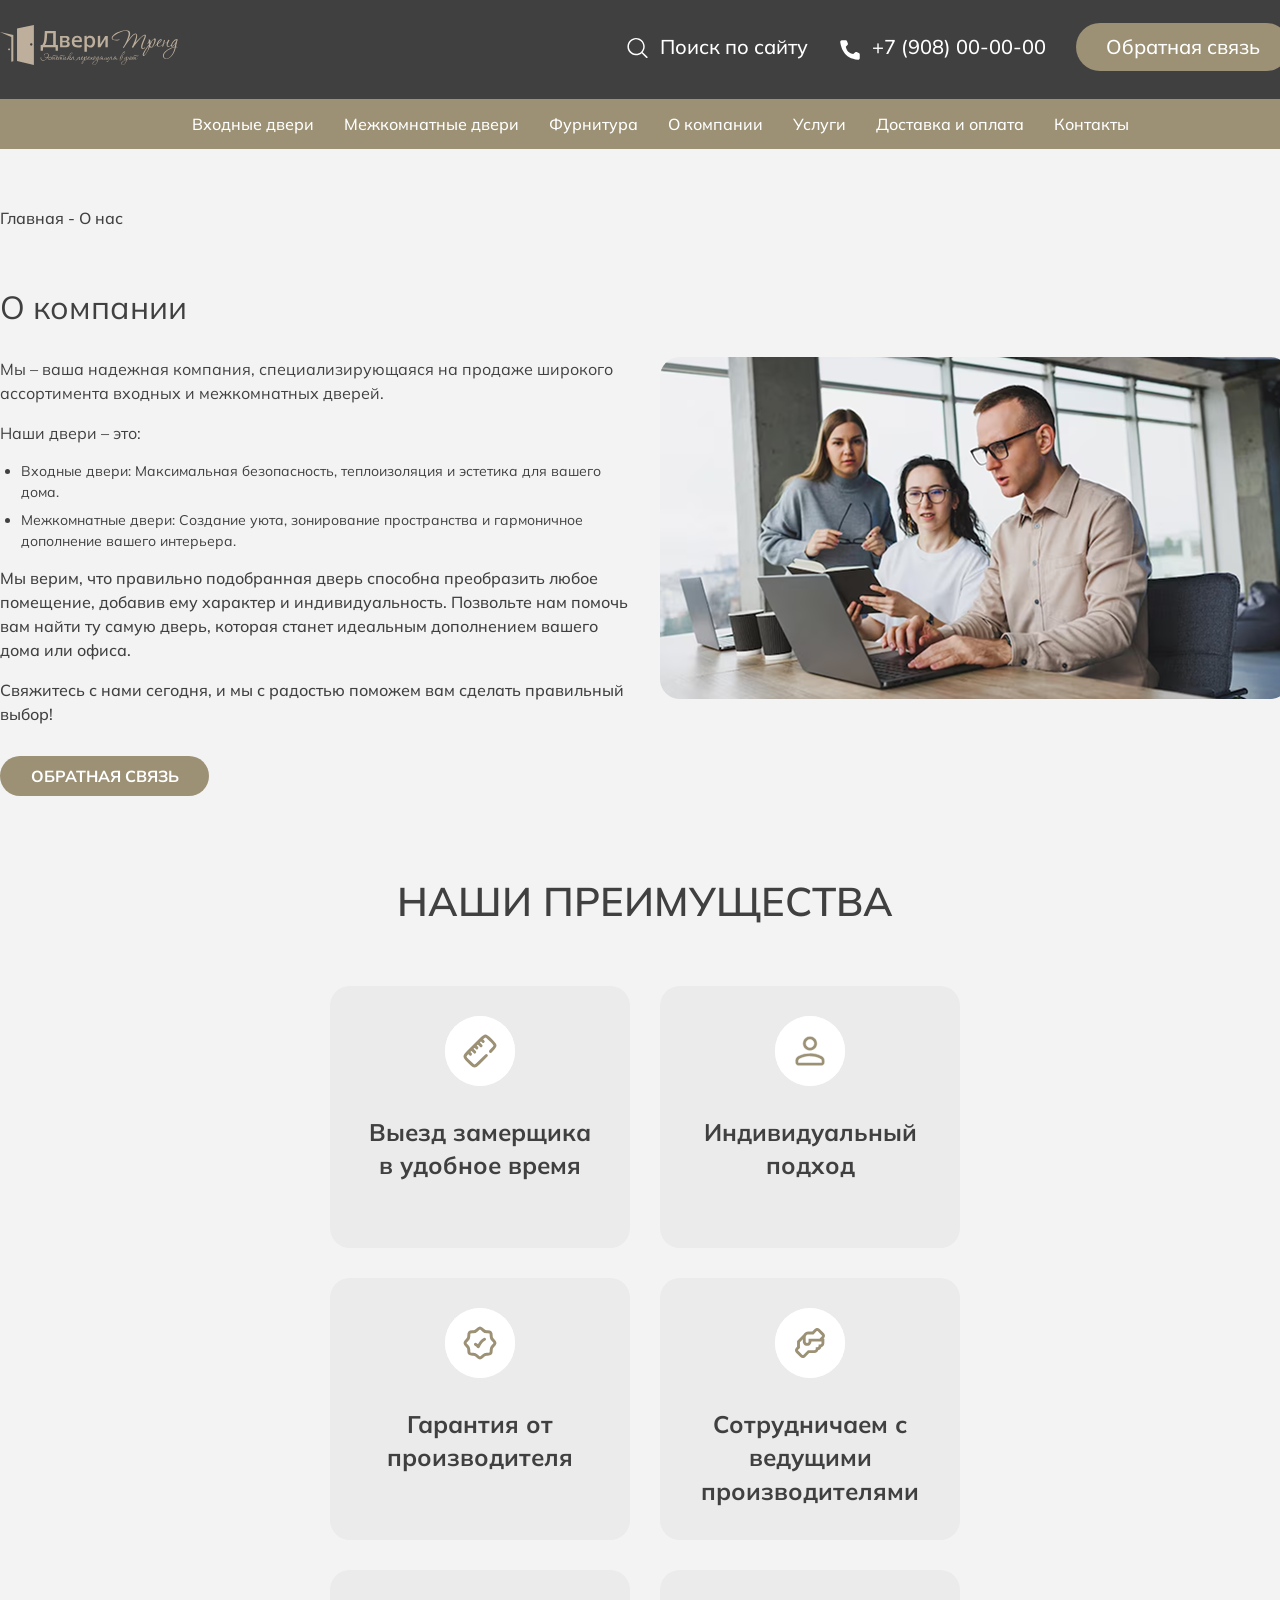
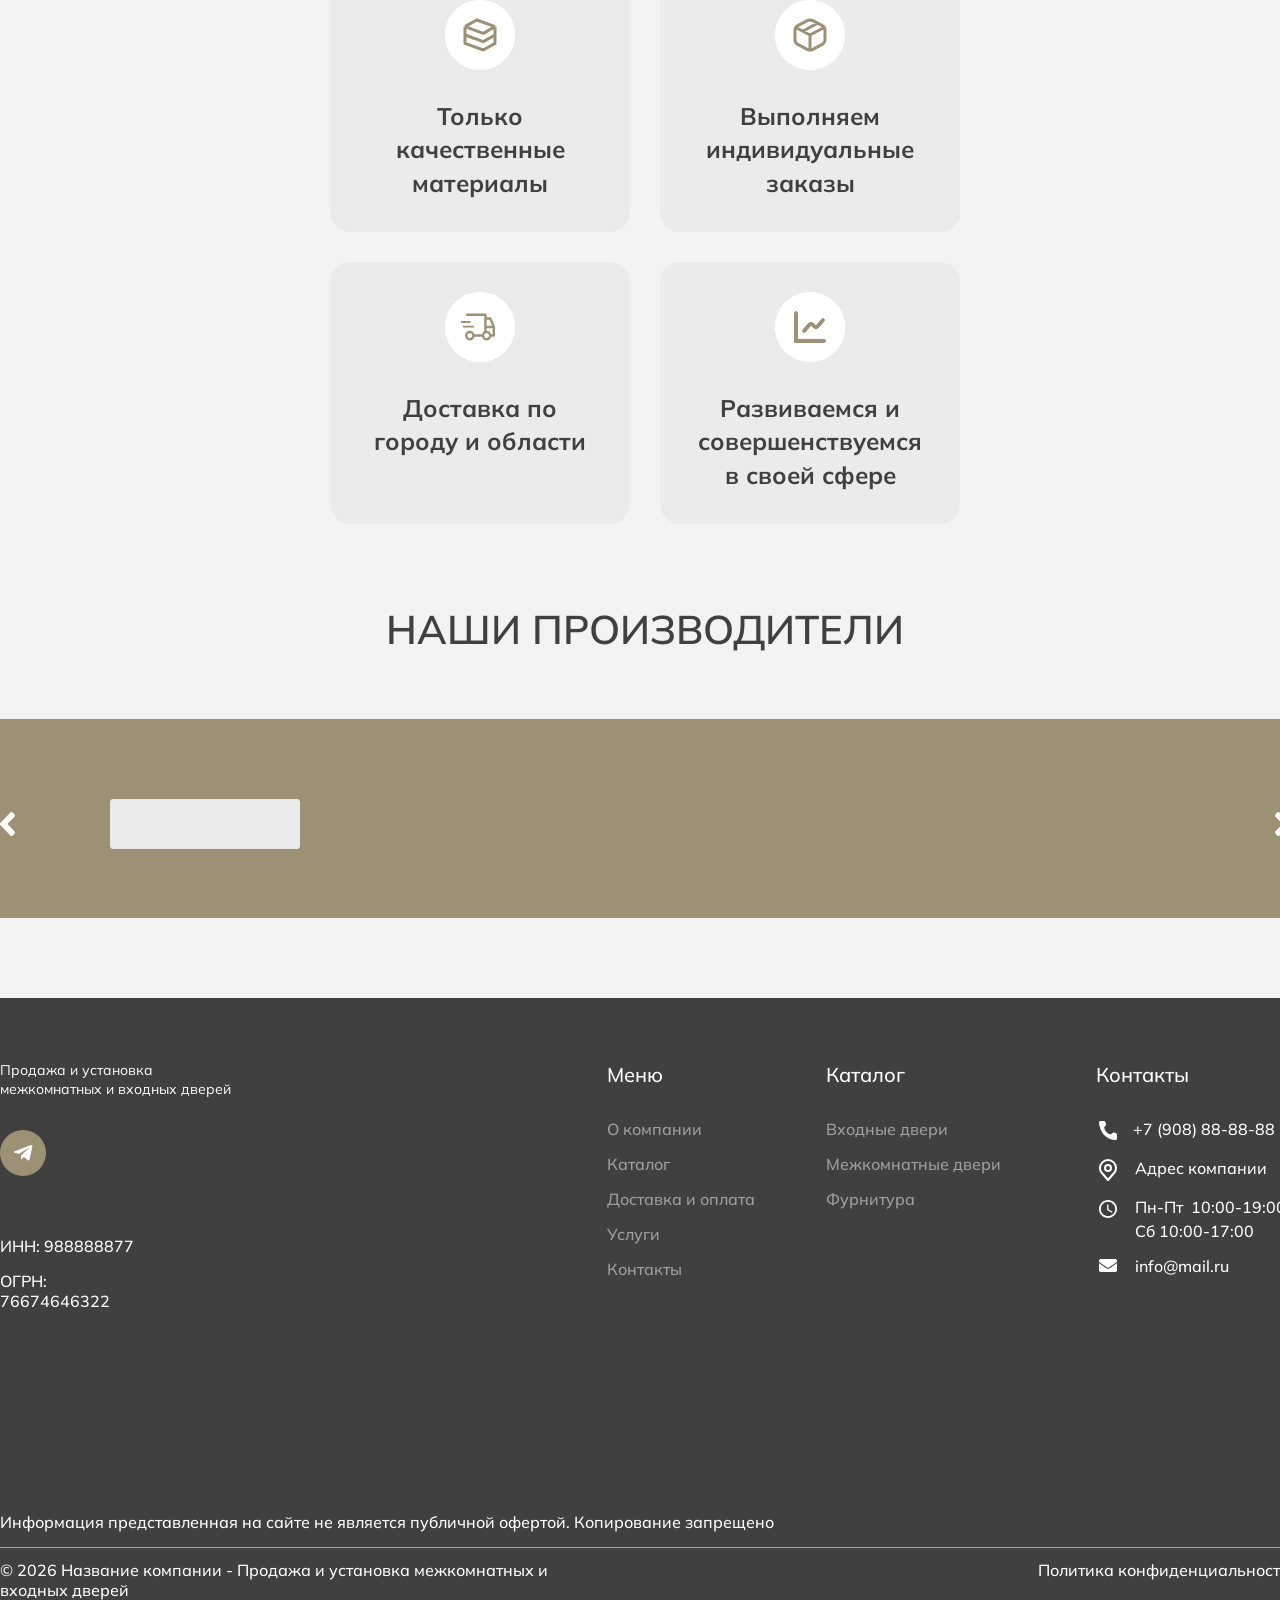
==== commit 3a6b1e60: "delivery page and about-us" ====
--- a/about-us.html
+++ b/about-us.html
@@ -7,6 +7,7 @@
   <meta name="viewport" content="width=device-width, initial-scale=1.0">
   <title>О компании</title>
   <link rel="stylesheet" href="style/style.css">
+  <link rel="stylesheet" href="./style/swiper-bundle.min.css">
 </head>
 
 <body>
@@ -270,8 +271,46 @@
       </div>
       <div class="slider-gold">
         <div class="container">
-          <div class="slider-container"></div>
+          <div class="slider-container">
+            <div class="swiper manufac-slider">
+              <div class="swiper-wrapper">
+                <div class="swiper-slide">
+                  <img src="./assets/imgs/manufac/1.png" alt="">
+                </div>
+                <div class="swiper-slide">
+                  <img src="./assets/imgs/manufac/1.png" alt="">
+                </div>
+                <div class="swiper-slide">
+                  <img src="./assets/imgs/manufac/1.png" alt="">
+                </div>
+                <div class="swiper-slide">
+                  <img src="./assets/imgs/manufac/1.png" alt="">
+                </div>
+                <div class="swiper-slide">
+                  <img src="./assets/imgs/manufac/1.png" alt="">
+                </div>
+                <div class="swiper-slide">
+                  <img src="./assets/imgs/manufac/1.png" alt="">
+                </div>
+              </div>
+            </div>
+
+            <div class="manufac-slider-prev"><svg width="15" height="24" viewBox="0 0 15 24" fill="none"
+                xmlns="http://www.w3.org/2000/svg">
+                <path
+                  d="M14.4903 13.275L4.58738 23.475C4.24757 23.825 3.83495 24 3.34951 24C2.86408 24 2.45146 23.825 2.11165 23.475L0.509708 21.75C0.169902 21.4 -9.53674e-07 20.975 -9.53674e-07 20.475C-9.53674e-07 19.975 0.169902 19.55 0.509708 19.2L7.5 12L0.509708 4.8C0.26699 4.55 0.121359 4.275 0.0728149 3.975C-0.0242729 3.675 -0.0242729 3.35 0.0728149 3C0.121359 2.7 0.26699 2.45 0.509708 2.25L2.11165 0.525C2.45146 0.174999 2.86408 -1.90735e-06 3.34951 -1.90735e-06C3.83495 -1.90735e-06 4.24757 0.174999 4.58738 0.525L14.4903 10.725C14.8301 11.075 15 11.5 15 12C15 12.5 14.8301 12.925 14.4903 13.275Z"
+                  fill="white" />
+              </svg></div>
+            <div class="manufac-slider-next"><svg width="15" height="24" viewBox="0 0 15 24" fill="none"
+                xmlns="http://www.w3.org/2000/svg">
+                <path
+                  d="M14.4903 13.275L4.58738 23.475C4.24757 23.825 3.83495 24 3.34951 24C2.86408 24 2.45146 23.825 2.11165 23.475L0.509708 21.75C0.169902 21.4 -9.53674e-07 20.975 -9.53674e-07 20.475C-9.53674e-07 19.975 0.169902 19.55 0.509708 19.2L7.5 12L0.509708 4.8C0.26699 4.55 0.121359 4.275 0.0728149 3.975C-0.0242729 3.675 -0.0242729 3.35 0.0728149 3C0.121359 2.7 0.26699 2.45 0.509708 2.25L2.11165 0.525C2.45146 0.174999 2.86408 -1.90735e-06 3.34951 -1.90735e-06C3.83495 -1.90735e-06 4.24757 0.174999 4.58738 0.525L14.4903 10.725C14.8301 11.075 15 11.5 15 12C15 12.5 14.8301 12.925 14.4903 13.275Z"
+                  fill="white" />
+              </svg></div>
+          </div>
+
         </div>
+
       </div>
     </section>
   </main>
@@ -388,6 +427,8 @@
     </div>
   </footer>
 
+  <script src="js/swiper-bundle.min.js"></script>
+  <script src="js/app.js"></script>
 </body>
 
 </html>
--- a/style/style.css
+++ b/style/style.css
@@ -90,6 +90,304 @@
   color: inherit;
 }
 
+.page-delivery {
+  background: #fff;
+  padding-top: 30px;
+  padding-bottom: 80px;
+}
+.page-delivery__intro {
+  display: flex;
+  flex-direction: column;
+  align-items: flex-start;
+  gap: 30px;
+}
+.page-delivery__title {
+  margin: 0;
+  font-family: "Mulish", sans-serif;
+  font-weight: 400;
+  font-size: 32px;
+  line-height: 1.2;
+  text-align: left;
+  color: #404040;
+}
+.page-delivery__cards {
+  display: flex;
+  flex-wrap: wrap;
+  gap: 30px;
+  margin-top: 60px;
+}
+
+.info-card {
+  flex: 1 1 280px;
+  min-width: 0;
+  background: #ebebeb;
+  border-radius: 18px;
+  padding: 28px 32px;
+}
+
+.info-card--delivery,
+.info-card--payment {
+  display: flex;
+  flex-direction: column;
+  align-items: flex-start;
+  padding: 30px;
+}
+.info-card--delivery .info-card__icon,
+.info-card--payment .info-card__icon {
+  flex-shrink: 0;
+  width: 70px;
+  height: 70px;
+  border-radius: 100px;
+  background: #fff;
+  display: flex;
+  align-items: center;
+  justify-content: center;
+}
+.info-card--delivery .info-card__icon svg,
+.info-card--payment .info-card__icon svg {
+  display: block;
+}
+.info-card--delivery .info-card__title,
+.info-card--payment .info-card__title {
+  margin: 15px 0 0;
+  font-family: "Mulish", sans-serif;
+  font-weight: 700;
+  font-size: 24px;
+  line-height: 1.4;
+  color: #404040;
+}
+.info-card--delivery .info-card__text,
+.info-card--payment .info-card__text {
+  margin: 0;
+  font-family: "Mulish", sans-serif;
+  font-weight: 500;
+  font-size: 20px;
+  line-height: 1.4;
+  color: #404040;
+}
+.info-card--delivery .info-card__text:first-of-type,
+.info-card--payment .info-card__text:first-of-type {
+  margin-top: 15px;
+}
+.info-card--delivery .info-card__text + .info-card__text,
+.info-card--payment .info-card__text + .info-card__text {
+  margin-top: 12px;
+}
+.info-card--delivery .info-card__list,
+.info-card--payment .info-card__list {
+  margin: 12px 0 0;
+  padding-left: 1.35em;
+  list-style: disc outside;
+  font-family: "Mulish", sans-serif;
+  font-weight: 500;
+  font-size: 20px;
+  line-height: 1.4;
+  color: #404040;
+}
+.info-card--delivery .info-card__list li,
+.info-card--payment .info-card__list li {
+  list-style: disc outside;
+  padding-left: 0.35em;
+}
+.info-card--delivery .info-card__list li + li,
+.info-card--payment .info-card__list li + li {
+  margin-top: 12px;
+}
+
+.breadcrumbs__list {
+  display: flex;
+  flex-wrap: wrap;
+  align-items: center;
+  list-style: none;
+  margin: 0;
+  padding: 0;
+}
+.breadcrumbs__item {
+  font-family: "Mulish", sans-serif;
+  font-weight: 500;
+  font-size: 16px;
+  line-height: 1.2;
+  color: #404040;
+}
+.breadcrumbs__item:not(:last-child)::after {
+  content: " - ";
+}
+.breadcrumbs__link {
+  color: inherit;
+  text-decoration: none;
+}
+.breadcrumbs__current {
+  color: inherit;
+}
+
+.page-main:has(.about-page) {
+  width: 100%;
+  background-color: #f3f3f3;
+  padding: 30px 0 80px;
+}
+
+.about-page__body {
+  margin-top: 30px;
+}
+.about-page .page-title {
+  font-family: "Mulish", sans-serif;
+  font-weight: 400;
+  font-size: 32px;
+  line-height: 1.2;
+  color: #404040;
+  margin: 0 0 30px;
+  text-align: left;
+}
+.about-page__columns {
+  display: grid;
+  grid-template-columns: 1fr 1fr;
+  gap: 30px;
+  align-items: start;
+}
+.about-page__content {
+  font-family: "Mulish", sans-serif;
+  font-weight: 400;
+  font-size: 14px;
+  line-height: 1.5;
+  color: #404040;
+}
+.about-page__content p {
+  margin: 0 0 1em;
+}
+.about-page__content p:last-of-type {
+  margin-bottom: 0;
+}
+.about-page__feedback {
+  margin-top: 30px;
+  box-sizing: border-box;
+  width: 209px;
+  padding: 10px 30px;
+  border: none;
+  border-radius: 100px;
+  background: #9c9175;
+  cursor: pointer;
+  font-family: "Mulish", sans-serif;
+  font-weight: 700;
+  font-size: 16px;
+  text-transform: uppercase;
+  text-align: center;
+  color: #fff;
+}
+.about-page__lead {
+  font-weight: 400;
+}
+.about-page__subheading {
+  font-weight: 400;
+  margin-top: 0.25em;
+}
+.about-page__list {
+  list-style: disc outside;
+  padding-left: 1.5em;
+  margin: 0 0 1em;
+}
+.about-page__list li {
+  list-style: disc outside;
+  display: list-item;
+  margin-bottom: 0.5em;
+}
+.about-page__list li:last-child {
+  margin-bottom: 0;
+}
+.about-page__figure {
+  margin: 0;
+}
+.about-page__image {
+  width: 100%;
+  max-width: 630px;
+  height: auto;
+  display: block;
+}
+
+@media (max-width: 991px) {
+  .about-page__columns {
+    grid-template-columns: 1fr;
+  }
+}
+.advantages {
+  margin-top: 80px;
+}
+.advantages__title {
+  font-family: "Mulish", sans-serif;
+  font-weight: 600;
+  font-size: 40px;
+  text-transform: uppercase;
+  text-align: center;
+  color: #404040;
+}
+.advantages__grid {
+  margin-top: 60px;
+  display: grid;
+  grid-template-columns: repeat(4, 300px);
+  gap: 30px;
+  justify-content: center;
+  padding: 0;
+  list-style: none;
+}
+.advantages__item {
+  min-width: 0;
+  list-style: none;
+}
+.advantages__card {
+  box-sizing: border-box;
+  width: 300px;
+  height: 262px;
+  padding: 30px;
+  border-radius: 20px;
+  background: #ebebeb;
+  display: flex;
+  flex-direction: column;
+  align-items: center;
+}
+.advantages__icon-wrap {
+  flex-shrink: 0;
+  width: 70px;
+  height: 70px;
+  border-radius: 100px;
+  background: #fff;
+  display: flex;
+  align-items: center;
+  justify-content: center;
+  margin-bottom: 30px;
+}
+.advantages__icon-wrap svg {
+  display: block;
+}
+.advantages__card-text {
+  margin: 0;
+  font-family: "Mulish", sans-serif;
+  font-weight: 700;
+  font-size: 24px;
+  line-height: 1.4;
+  text-align: center;
+  color: #404040;
+}
+
+@media (max-width: 1290px) {
+  .advantages__grid {
+    grid-template-columns: repeat(2, 300px);
+  }
+}
+@media (max-width: 660px) {
+  .advantages__grid {
+    grid-template-columns: 1fr;
+  }
+  .advantages__card {
+    width: 100%;
+    max-width: 300px;
+    margin-left: auto;
+    margin-right: auto;
+  }
+}
+.h2-heading--center {
+  text-align: center;
+  color: #404040;
+}
+
 .footer__badge,
 .contacts-page__telegram-badge {
   width: 46px;
@@ -160,6 +458,15 @@
   display: block;
   border-radius: 20px;
   object-fit: cover;
+}
+.contacts-page__image {
+  width: 630px;
+  height: 299px;
+}
+.contacts-page__cta-img {
+  width: 410px;
+  height: 508px;
+  max-width: 100%;
 }
 .contacts-page__image {
   width: 630px;
@@ -1432,4 +1739,157 @@
   transition: all 0.4s ease;
 }
 
+.services-page {
+  font-family: "Mulish", sans-serif;
+  background: #fff;
+  padding-top: 30px;
+  padding-bottom: 80px;
+}
+.services-page .bread-crumbs {
+  font-weight: 500;
+  font-size: 16px;
+  color: #404040;
+  text-align: left;
+  margin: 0;
+}
+.services-page .services-page__title {
+  margin: 0;
+  font-weight: 400;
+  font-size: 32px;
+  line-height: 120%;
+  text-align: left;
+  color: #404040;
+}
+.services-page .services-page__measure,
+.services-page .services-page__panel,
+.services-page .services-page__install {
+  box-sizing: border-box;
+  margin-top: 60px;
+  width: 1290px;
+  max-width: 100%;
+}
+.services-page .services-page__panel,
+.services-page .services-page__install {
+  min-height: 298px;
+}
+.services-page .services-page__measure-inner {
+  display: flex;
+  flex-wrap: wrap;
+  align-items: flex-start;
+  gap: 29px;
+  padding-top: 21.5px;
+}
+.services-page .services-page__panel-inner,
+.services-page .services-page__install-inner {
+  display: flex;
+  flex-wrap: wrap;
+  align-items: flex-start;
+  gap: 30px;
+}
+.services-page .services-page__measure-content {
+  flex: 1 1 631px;
+  min-width: 0;
+}
+.services-page .services-page__panel-content,
+.services-page .services-page__install-content {
+  flex: 1 1 280px;
+  min-width: 0;
+}
+.services-page .services-page__panel-content {
+  padding-top: 59px;
+}
+.services-page .services-page__install-content {
+  padding-top: 70.5px;
+}
+.services-page .services-page__measure-title,
+.services-page .services-page__panel-title,
+.services-page .services-page__install-title {
+  margin: 0;
+  font-weight: 700;
+  font-size: 24px;
+  line-height: 140%;
+  color: #404040;
+  text-align: left;
+}
+.services-page .services-page__measure-figure,
+.services-page .services-page__install-figure {
+  margin: 0;
+  flex: 0 0 auto;
+}
+.services-page .services-page__panel-figure {
+  margin: 0;
+  width: 630px;
+  max-width: 100%;
+  height: 298px;
+}
+.services-page .services-page__measure-img,
+.services-page .services-page__install-img {
+  display: block;
+  width: 630px;
+  max-width: 100%;
+  height: 298px;
+  border-radius: 20px;
+  object-fit: cover;
+}
+.services-page .services-page__panel-img {
+  display: block;
+  width: 630px;
+  max-width: 100%;
+  height: 298px;
+  border-radius: 20px;
+  object-fit: cover;
+  transform: rotate(-180deg);
+}
+.services-page .services-page__measure-text p,
+.services-page .services-page__panel-text p,
+.services-page .services-page__install-text p {
+  margin: 0;
+  font-weight: 400;
+  font-size: 14px;
+  color: #404040;
+}
+.services-page .services-page__measure-text {
+  box-sizing: border-box;
+  margin-top: 15px;
+  width: 631px;
+  max-width: 100%;
+  height: 175px;
+}
+.services-page .services-page__measure-text p + p {
+  margin-top: 1em;
+}
+.services-page .services-page__panel-text {
+  margin-top: 15px;
+}
+.services-page .services-page__panel-text p + p {
+  margin-top: 1em;
+}
+.services-page .services-page__install-text {
+  box-sizing: border-box;
+  margin-top: 15px;
+  width: 630px;
+  max-width: 100%;
+  height: 108px;
+  overflow: auto;
+}
+.services-page .services-page__measure-btn {
+  box-sizing: border-box;
+  display: flex;
+  align-items: center;
+  justify-content: center;
+  margin: 0;
+  width: 217px;
+  height: 50px;
+  padding: 10px 30px;
+  border: none;
+  cursor: pointer;
+  font-weight: 700;
+  font-size: 16px;
+  text-transform: uppercase;
+  text-align: center;
+  color: #fff;
+  background: #9c9175;
+  border-radius: 100px;
+}
+
 /*# sourceMappingURL=style.css.map */
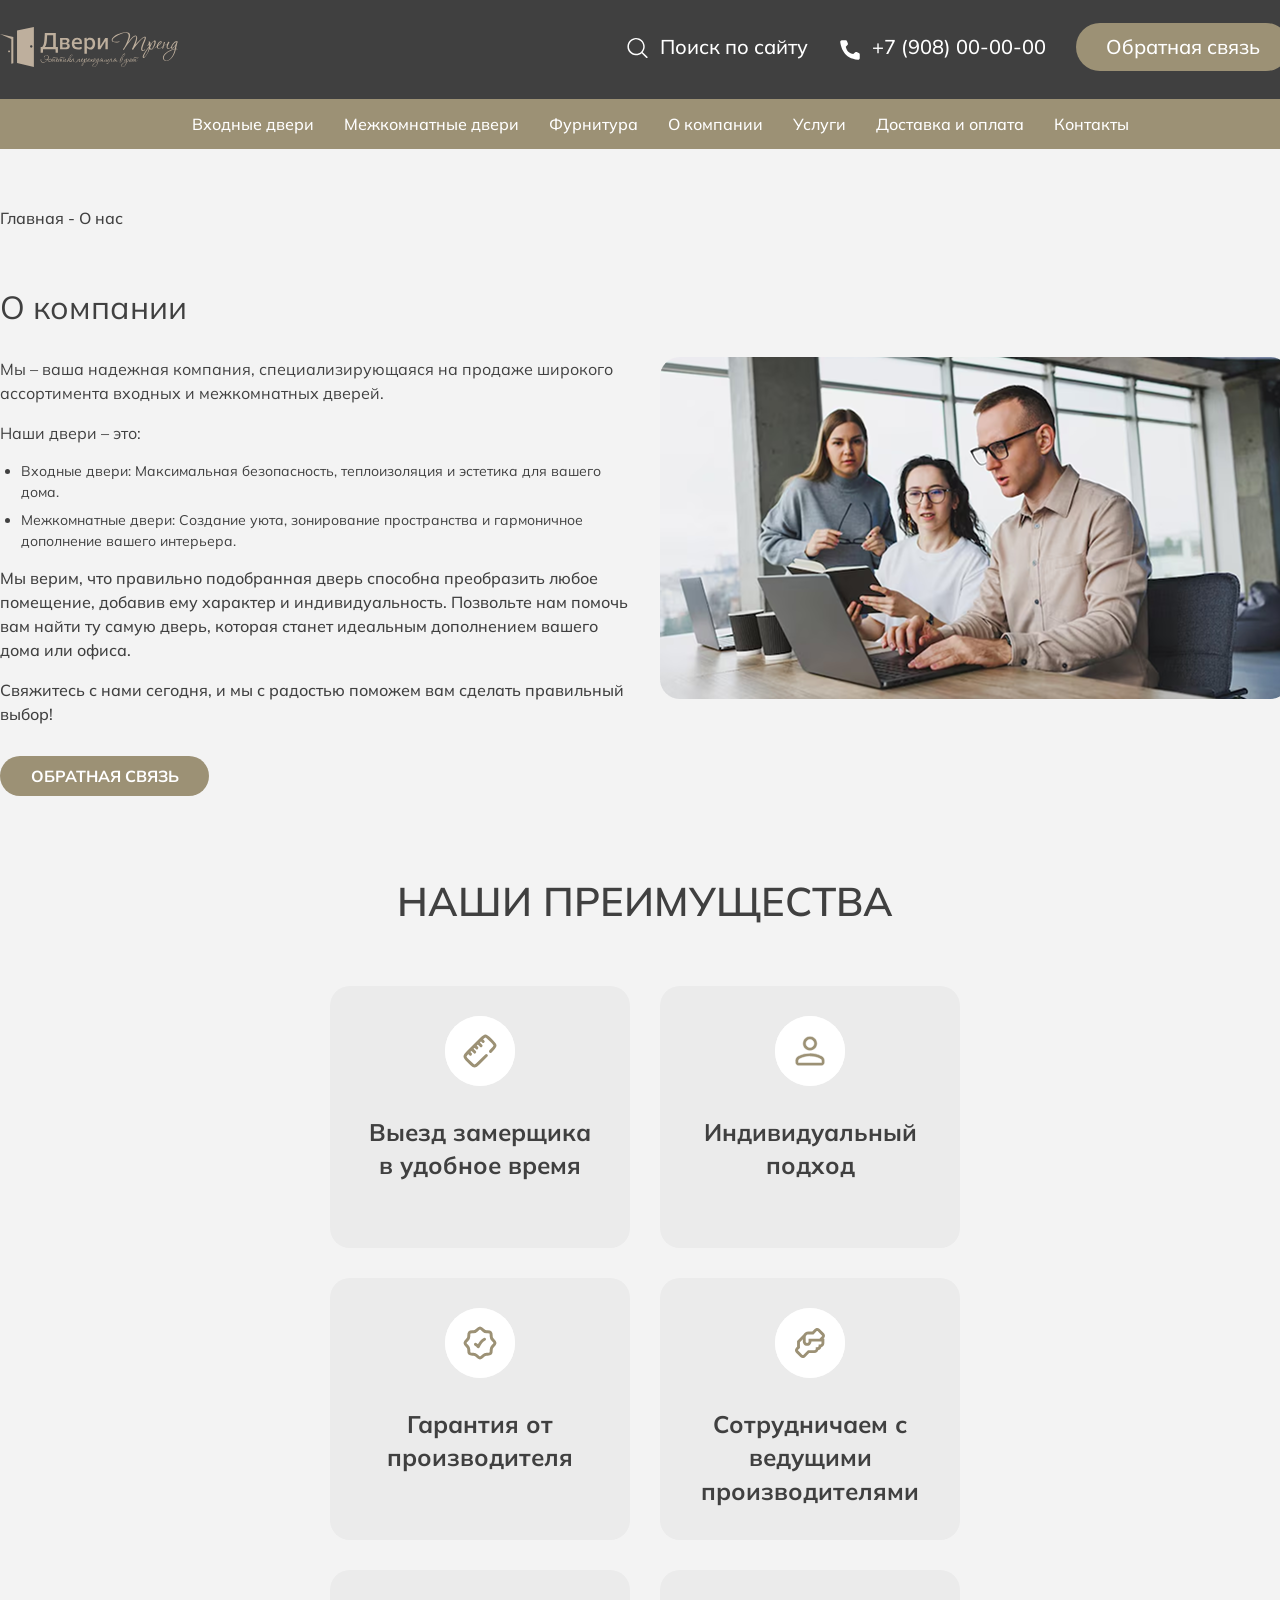
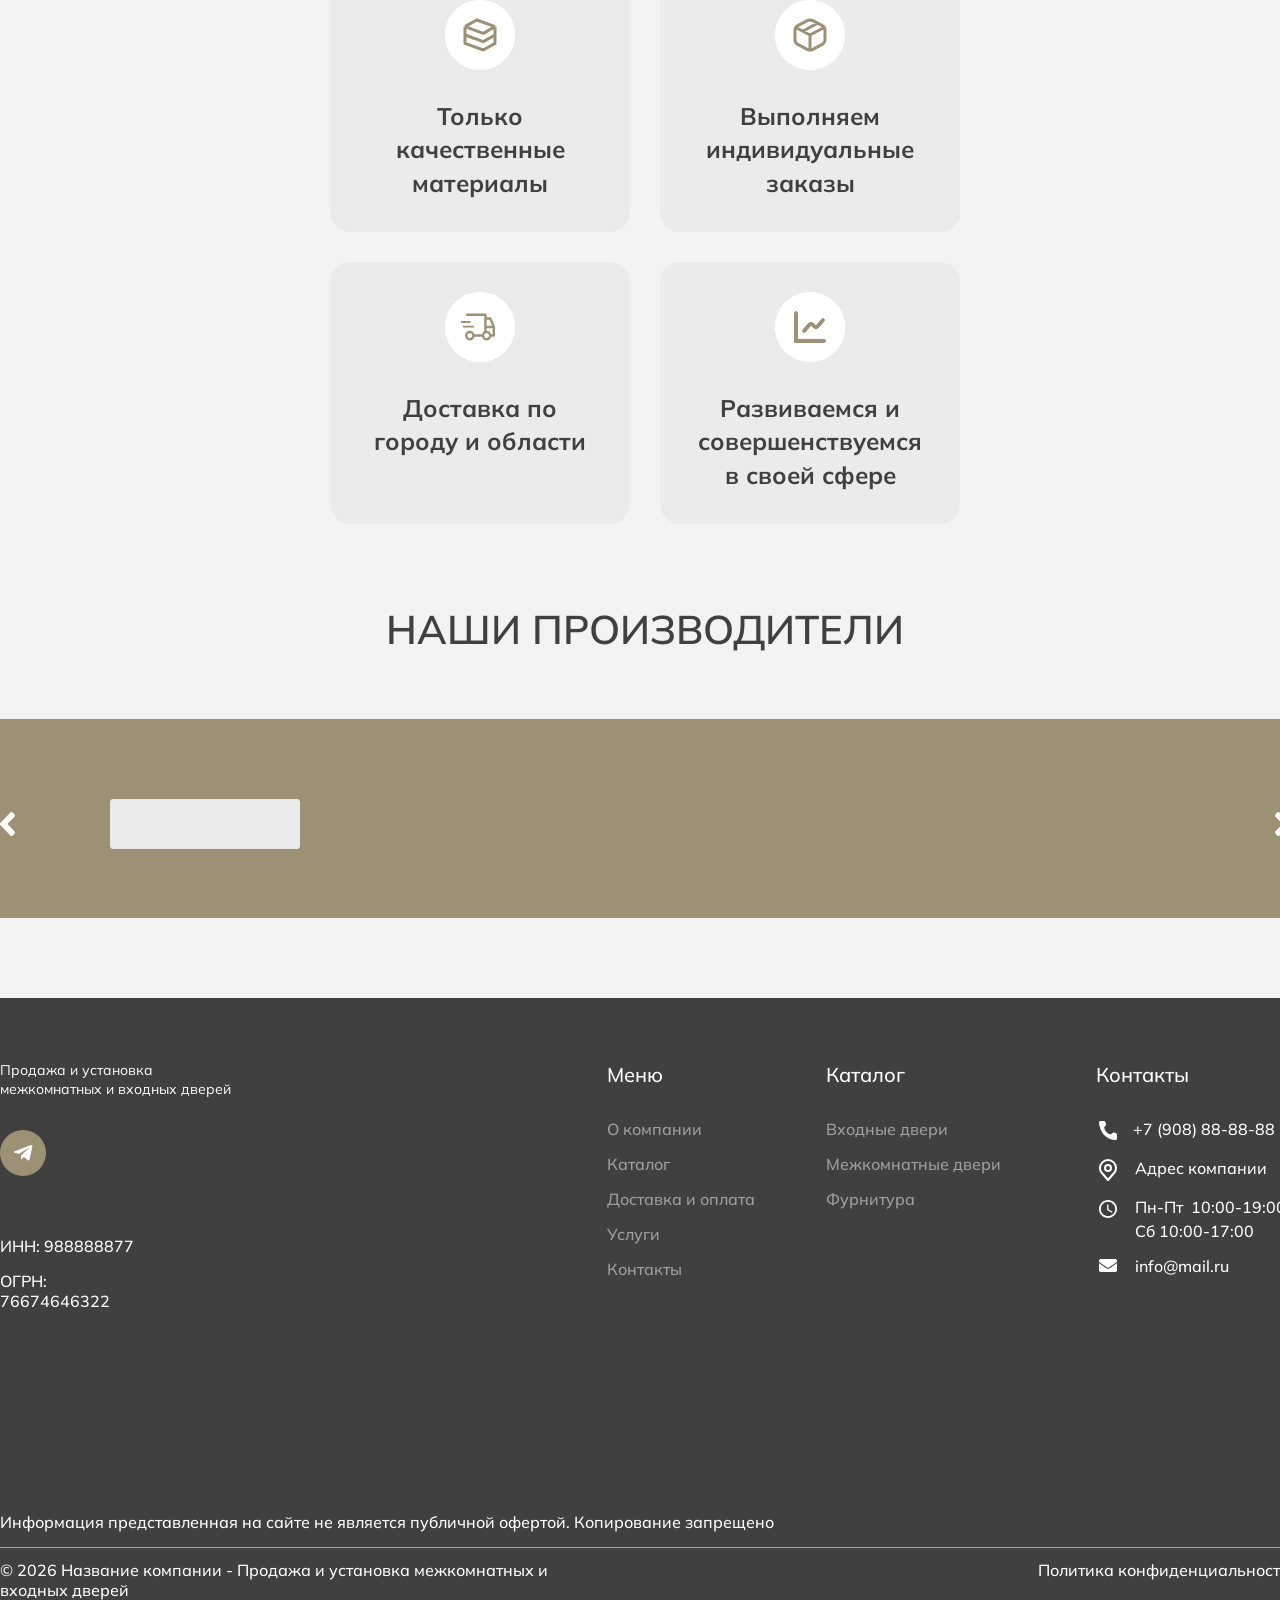
==== commit 6209f23e: "mobile hero catalog card furniture card-furniture" ====
--- a/about-us.html
+++ b/about-us.html
@@ -15,7 +15,8 @@
     <div class="header__top">
       <div class="container">
         <a class="header__logo" href="/" aria-label="На главную">
-          <img class="header__logo-image" src="./assets/imgs/header/logo.svg" alt="Двери Trend">
+          <img class="header__logo-image" src="./assets/imgs/header/logo.svg" alt="">
+          <span class="header__tagline">Эстетика, переходящая в уют</span>
         </a>
         <div class="header__top-content">
           <a class="header-link" href="#" aria-label="Поиск по сайту">
@@ -28,7 +29,7 @@
             </span>
             <span class="header__search-text">Поиск по сайту</span>
           </a>
-          <a class="header-link" href="tel:+79080000000" aria-label="Позвонить +7 (908) 00-00-00">
+          <a class="header-link header-link--phone" href="tel:+79080000000" aria-label="Позвонить +7 (908) 00-00-00">
             <svg width="24" height="24" viewBox="0 0 24 24" fill="none" xmlns="http://www.w3.org/2000/svg">
               <path
                 d="M15.2477 16.11L16.9277 14.43C17.154 14.2065 17.4403 14.0536 17.7518 13.9897C18.0634 13.9257 18.3867 13.9537 18.6827 14.07L20.7302 14.8875C21.0293 15.0089 21.2858 15.2161 21.4673 15.4831C21.6488 15.75 21.7473 16.0647 21.7502 16.3875V20.1375C21.7485 20.3571 21.7023 20.574 21.6145 20.7753C21.5267 20.9766 21.3991 21.158 21.2393 21.3087C21.0796 21.4593 20.891 21.5761 20.6849 21.6519C20.4788 21.7278 20.2595 21.7611 20.0402 21.75C5.69272 20.8575 2.79772 8.7075 2.25022 4.0575C2.22481 3.82915 2.24803 3.59801 2.31836 3.37928C2.38869 3.16055 2.50453 2.95919 2.65827 2.78845C2.81201 2.61771 3.00016 2.48145 3.21034 2.38865C3.42052 2.29584 3.64797 2.24859 3.87772 2.25H7.50022C7.82348 2.25096 8.13906 2.3486 8.40637 2.53037C8.67368 2.71214 8.8805 2.96973 9.00022 3.27L9.81772 5.3175C9.93791 5.6123 9.96858 5.93598 9.90588 6.24811C9.84319 6.56024 9.68992 6.84697 9.46522 7.0725L7.78522 8.7525C7.78522 8.7525 8.75272 15.3 15.2477 16.11Z"
@@ -37,6 +38,13 @@
             <span class="header__search-text">+7 (908) 00-00-00</span>
           </a>
           <button class="header__callback-button" type="button">Обратная связь</button>
+          <button class="header__menu-toggle" type="button" aria-label="Открыть меню" aria-expanded="false"
+            aria-controls="header-mobile-nav" data-nav-toggle>
+            <svg width="24" height="18" viewBox="0 0 24 18" fill="none" xmlns="http://www.w3.org/2000/svg"
+              aria-hidden="true">
+              <path d="M0 1.5H24M0 9H24M0 16.5H24" stroke="currentColor" stroke-width="2" />
+            </svg>
+          </button>
         </div>
       </div>
     </div>
@@ -55,6 +63,21 @@
     </div>
   </header>
 
+  <div class="header__nav-backdrop" data-nav-backdrop aria-hidden="true"></div>
+  <nav class="header__mobile-nav" id="header-mobile-nav" aria-label="Мобильное меню" data-mobile-nav aria-hidden="true"
+    inert>
+    <div class="header__mobile-nav-inner">
+      <a class="nav-item" href="#">Входные двери</a>
+      <a class="nav-item" href="#">Межкомнатные двери</a>
+      <a class="nav-item" href="#">Фурнитура</a>
+      <a class="nav-item" href="#">О компании</a>
+      <a class="nav-item" href="#">Услуги</a>
+      <a class="nav-item" href="#">Доставка и оплата</a>
+      <a class="nav-item" href="#">Контакты</a>
+      <a class="header__mobile-nav-phone nav-item" href="tel:+79080000000">+7 (908) 00-00-00</a>
+    </div>
+  </nav>
+
   <main class="page-main">
     <div class="container">
       <section class="about-page" aria-labelledby="about-heading">
@@ -70,7 +93,8 @@
           <div class="about-page__columns">
             <div class="about-page__content">
               <p class="about-page__lead">
-                Мы – ваша надежная компания, специализирующаяся на продаже широкого ассортимента входных и межкомнатных дверей.
+                Мы – ваша надежная компания, специализирующаяся на продаже широкого ассортимента входных и межкомнатных
+                дверей.
               </p>
 
               <p class="about-page__subheading">Наши двери – это:</p>
@@ -85,7 +109,9 @@
               </ul>
 
               <p>
-                Мы верим, что правильно подобранная дверь способна преобразить любое помещение, добавив ему характер и индивидуальность. Позвольте нам помочь вам найти ту самую дверь, которая станет идеальным дополнением вашего дома или офиса.
+                Мы верим, что правильно подобранная дверь способна преобразить любое помещение, добавив ему характер и
+                индивидуальность. Позвольте нам помочь вам найти ту самую дверь, которая станет идеальным дополнением
+                вашего дома или офиса.
               </p>
 
               <p>
@@ -99,15 +125,8 @@
 
             <div class="about-page__media">
               <figure class="about-page__figure">
-                <img
-                  class="about-page__image"
-                  src="./assets/imgs/about/1.png"
-                  width="630"
-                  height="342"
-                  alt="Двери в интерьере"
-                  loading="lazy"
-                  decoding="async"
-                />
+                <img class="about-page__image" src="./assets/imgs/about/1.png" width="630" height="342"
+                  alt="Двери в интерьере" loading="lazy" decoding="async" />
               </figure>
             </div>
           </div>
@@ -124,10 +143,7 @@
                   <rect width="70" height="70" rx="35" fill="white" />
                   <path
                     d="M45.5 35.348L46.9325 33.9155C48.977 31.8695 50 30.845 50 29.576C50 28.307 48.977 27.2825 46.9325 25.238L44.762 23.0675C42.7175 21.023 41.6945 20 40.424 20C39.152 20 38.129 21.023 36.0845 23.0675L23.0675 36.0845C21.023 38.1305 20 39.152 20 40.424C20 41.696 21.023 42.7175 23.0675 44.762L25.238 46.9325C27.2825 48.977 28.3055 50 29.576 50C30.8465 50 31.871 48.977 33.9155 46.9325L41.348 39.5M29.696 29.696L31.82 31.82M36.0605 23.333L38.1815 25.454M23.333 36.0605L25.454 38.1815M26.5145 32.879L29.6975 36.0605M32.879 26.5145L36.0605 29.696"
-                    stroke="#9C9175"
-                    stroke-width="3"
-                    stroke-linecap="round"
-                  />
+                    stroke="#9C9175" stroke-width="3" stroke-linecap="round" />
                 </svg>
               </div>
               <p class="advantages__card-text">Выезд замерщика в удобное время</p>
@@ -140,10 +156,7 @@
                   <rect width="70" height="70" rx="35" fill="white" />
                   <path
                     d="M35 37.125C37.0426 37.1238 39.0546 37.3642 41.0352 37.8457C42.7682 38.2671 44.4783 38.871 46.166 39.6572L46.8887 40.0049C47.7519 40.4521 48.4442 41.0998 48.9678 41.9521C49.4906 42.8033 49.7512 43.7344 49.75 44.75V46.25C49.75 47.2144 49.4099 48.0342 48.7227 48.7227C48.0356 49.4109 47.2156 49.7512 46.25 49.75H23.75C22.7855 49.75 21.9665 49.4098 21.2793 48.7227C20.5922 48.0355 20.2512 47.2158 20.25 46.25V44.75L20.2627 44.373C20.3198 43.5018 20.5766 42.6959 21.0342 41.9521C21.5578 41.101 22.2493 40.4534 23.1113 40.0049C25.0328 39.0442 26.9842 38.3248 28.9648 37.8457C30.9456 37.3666 32.9573 37.1262 35 37.125ZM35 40.375C33.2297 40.3737 31.4753 40.5872 29.7373 41.0156C27.9996 41.444 26.279 42.0837 24.5762 42.9326L24.5664 42.9375C24.2466 43.1152 23.9883 43.3648 23.7939 43.6816C23.6209 43.9638 23.5243 44.2735 23.5039 44.6064L23.5 44.75V46.5H46.5V44.75C46.5 44.3626 46.4031 44.0047 46.207 43.6826C46.0378 43.4047 45.8182 43.179 45.5508 43.0078L45.4336 42.9375L45.4238 42.9326C43.7209 42.0812 42.0006 41.4416 40.2627 41.0156C38.5247 40.5897 36.7702 40.3763 35 40.375ZM35 20.25C36.9957 20.25 38.6979 20.9576 40.1201 22.3799C41.5424 23.8021 42.25 25.5043 42.25 27.5C42.25 29.4957 41.5424 31.1979 40.1201 32.6201C38.6979 34.0424 36.9957 34.75 35 34.75C33.0043 34.75 31.3021 34.0424 29.8799 32.6201C28.4576 31.1979 27.75 29.4957 27.75 27.5C27.75 25.5043 28.4576 23.8021 29.8799 22.3799C31.3021 20.9576 33.0043 20.25 35 20.25ZM35 23.5C33.9006 23.4987 32.9539 23.8927 32.1748 24.6758C31.3965 25.4581 31.0027 26.4039 31 27.499C30.9973 28.5953 31.392 29.5424 32.1758 30.3262C32.9596 31.11 33.9058 31.504 35.001 31.5C36.0947 31.496 37.0405 31.1026 37.8252 30.3271L37.8262 30.3262C38.6063 29.5447 39 28.598 39 27.5C39 26.402 38.6065 25.4561 37.8262 24.6758C37.0459 23.8955 36.0991 23.5013 35 23.5Z"
-                    fill="#9C9175"
-                    stroke="white"
-                    stroke-width="0.5"
-                  />
+                    fill="#9C9175" stroke="white" stroke-width="0.5" />
                 </svg>
               </div>
               <p class="advantages__card-text">Индивидуальный подход</p>
@@ -156,16 +169,9 @@
                   <rect width="70" height="70" rx="35" fill="white" />
                   <path
                     d="M45.485 45.5H45.5M45.485 45.5C44.552 46.4255 42.86 46.196 41.672 46.196C40.214 46.196 39.512 46.481 38.4725 47.5205C37.5875 48.4055 36.401 50 35 50C33.599 50 32.4125 48.4055 31.5275 47.5205C30.4865 46.481 29.7845 46.196 28.328 46.196C27.1415 46.196 25.448 46.427 24.5135 45.5C23.573 44.567 23.804 42.866 23.804 41.672C23.804 40.1615 23.474 39.467 22.3985 38.393C20.7995 36.794 20 35.993 20 35C20 34.007 20.7995 33.206 22.4 31.607C23.36 30.647 23.804 29.696 23.804 28.328C23.804 27.1415 23.573 25.448 24.5 24.5135C25.433 23.573 27.134 23.804 28.328 23.804C29.696 23.804 30.647 23.3585 31.607 22.3985C33.206 20.7995 34.007 20 35 20C35.993 20 36.794 20.7995 38.393 22.4C39.353 23.36 40.304 23.804 41.672 23.804C42.8585 23.804 44.552 23.573 45.4865 24.5C46.427 25.433 46.196 27.134 46.196 28.328C46.196 29.8385 46.526 30.533 47.6015 31.607C49.2005 33.206 50 34.007 50 35C50 35.993 49.2005 36.794 47.6 38.393C46.526 39.4685 46.196 40.163 46.196 41.672C46.196 42.866 46.4255 44.567 45.485 45.5Z"
-                    stroke="#9C9175"
-                    stroke-width="3"
-                  />
-                  <path
-                    d="M30.5 36.3395C30.5 36.3395 32.3 37.3175 33.2 38.75C33.2 38.75 35.9 33.125 39.5 31.25"
-                    stroke="#9C9175"
-                    stroke-width="3"
-                    stroke-linecap="round"
-                    stroke-linejoin="round"
-                  />
+                    stroke="#9C9175" stroke-width="3" />
+                  <path d="M30.5 36.3395C30.5 36.3395 32.3 37.3175 33.2 38.75C33.2 38.75 35.9 33.125 39.5 31.25"
+                    stroke="#9C9175" stroke-width="3" stroke-linecap="round" stroke-linejoin="round" />
                 </svg>
               </div>
               <p class="advantages__card-text">Гарантия от производителя</p>
@@ -178,8 +184,7 @@
                   <rect width="70" height="70" rx="35" fill="white" />
                   <path
                     d="M48.9393 30.2765C50.7337 28.4821 49.9154 26.3863 48.9393 25.3671L44.6326 21.0607C42.8238 19.2663 40.7422 20.0846 39.723 21.0607L37.2825 23.5154H33.5644C30.8369 23.5154 29.2578 24.9508 28.4539 26.6016L22.08 32.9752V38.7171L21.0607 39.7219C19.2663 41.5307 20.0846 43.6121 21.0607 44.6313L25.3674 48.9377C26.1426 49.7129 26.9752 50 27.7648 50C28.784 50 29.7171 49.4976 30.277 48.9377L34.153 45.0476H39.3067C41.7471 45.0476 42.9817 43.526 43.4267 42.0331C45.0489 41.6024 45.9389 40.3679 46.2978 39.1621C48.523 38.5879 49.3556 36.4778 49.3556 34.9992V30.6928H48.5086L48.9393 30.2765ZM46.4845 34.9992C46.4845 35.6452 46.2117 36.4347 45.0489 36.4347H43.6133V37.8702C43.6133 38.5161 43.3406 39.3057 42.1778 39.3057H40.7422V40.7411C40.7422 41.3871 40.4695 42.1766 39.3067 42.1766H32.9759L28.2672 46.885C27.8222 47.3013 27.5638 47.0573 27.4059 46.8994L23.1136 42.6216C22.6973 42.1766 22.9413 41.9182 23.0992 41.7603L24.9511 39.8942V34.1523L27.8222 31.2813V33.5637C27.8222 35.3007 28.9707 37.8702 32.1289 37.8702C35.2871 37.8702 36.4356 35.3007 36.4356 33.5637H46.4845V34.9992ZM46.9008 28.2381L44.4603 30.6928H33.5644V33.5637C33.5644 34.2097 33.2917 34.9992 32.1289 34.9992C30.9661 34.9992 30.6933 34.2097 30.6933 33.5637V29.2573C30.6933 28.597 30.9374 26.3863 33.5644 26.3863H38.4597L41.7328 23.1134C42.1778 22.6971 42.4362 22.9412 42.5941 23.0991L46.8864 27.3768C47.3027 27.8218 47.0587 28.0802 46.9008 28.2381Z"
-                    fill="#9C9175"
-                  />
+                    fill="#9C9175" />
                 </svg>
               </div>
               <p class="advantages__card-text">Сотрудничаем с ведущими производителями</p>
@@ -192,16 +197,9 @@
                   <rect width="70" height="70" rx="35" fill="white" />
                   <path
                     d="M20 26.6667L31.6667 20L50 26.6667M20 26.6667V35L38.3333 41.6667L50 35V26.6667M20 26.6667L38.3333 33.3333L50 26.6667"
-                    stroke="#9C9175"
-                    stroke-width="3"
-                    stroke-linejoin="round"
-                  />
-                  <path
-                    d="M20 35V43.3333L38.3333 50L50 43.3333V35"
-                    stroke="#9C9175"
-                    stroke-width="3"
-                    stroke-linejoin="round"
-                  />
+                    stroke="#9C9175" stroke-width="3" stroke-linejoin="round" />
+                  <path d="M20 35V43.3333L38.3333 50L50 43.3333V35" stroke="#9C9175" stroke-width="3"
+                    stroke-linejoin="round" />
                 </svg>
               </div>
               <p class="advantages__card-text">Только качественные материалы</p>
@@ -214,10 +212,7 @@
                   <rect width="70" height="70" rx="35" fill="white" />
                   <path
                     d="M35 35.0009L49.2465 27.5014M35 35.0009V50M35 35.0009L27.8759 31.2519M49.2465 27.5014C48.7521 26.7215 48.0431 26.075 47.1906 25.6269L42.5 23.1573M49.2465 27.5014C49.7318 28.2667 50 29.1472 50 30.0634V39.9384C49.9995 40.84 49.7393 41.7253 49.2458 42.5045C48.7524 43.2837 48.0433 43.929 47.1906 44.3749L37.8094 49.3141C36.9541 49.7641 35.9856 50.0006 35 50M35 50C34.0144 50.0006 33.0459 49.7641 32.1906 49.3141L22.8094 44.3749C21.0712 43.4604 20 41.7708 20 39.9384V30.0634C19.9997 29.1633 20.2591 28.2793 20.7518 27.5014M27.8759 31.2519L20.7518 27.5014M27.8759 31.2519L42.5 23.1573M42.5 23.1573L37.8094 20.6877C36.9543 20.2371 35.9857 20 35 20C34.0143 20 33.0457 20.2371 32.1906 20.6877L22.8094 25.6269C21.9563 26.0748 21.2466 26.7213 20.7518 27.5014"
-                    stroke="#9C9175"
-                    stroke-width="3"
-                    stroke-linejoin="round"
-                  />
+                    stroke="#9C9175" stroke-width="3" stroke-linejoin="round" />
                 </svg>
               </div>
               <p class="advantages__card-text">Выполняем индивидуальные заказы</p>
@@ -230,12 +225,8 @@
                   <rect width="70" height="70" rx="35" fill="white" />
                   <path
                     d="M49.9029 34.5152L46.305 25.9251C46.2126 25.7044 46.0589 25.5163 45.8629 25.3841C45.667 25.252 45.4375 25.1815 45.2029 25.1815H41.605V22.7272C41.605 22.4017 41.4787 22.0896 41.2538 21.8594C41.0289 21.6293 40.7238 21.5 40.4058 21.5H21.2173V23.9543H39.2065V39.3625C38.6603 39.6876 38.1823 40.1199 37.7999 40.6346C37.4175 41.1493 37.1383 41.7362 36.9782 42.3616H29.4419C29.15 41.2048 28.4558 40.1967 27.4895 39.5262C26.5231 38.8556 25.3509 38.5687 24.1927 38.7193C23.0344 38.8698 21.9695 39.4475 21.1977 40.3439C20.4258 41.2403 20 42.394 20 43.5888C20 44.7835 20.4258 45.9372 21.1977 46.8337C21.9695 47.7301 23.0344 48.3077 24.1927 48.4583C25.3509 48.6088 26.5231 48.3219 27.4895 47.6514C28.4558 46.9809 29.15 45.9727 29.4419 44.8159H36.9782C37.2391 45.8691 37.8357 46.8032 38.6737 47.4705C39.5117 48.1377 40.5432 48.5 41.605 48.5C42.6668 48.5 43.6983 48.1377 44.5363 47.4705C45.3743 46.8032 45.971 45.8691 46.2319 44.8159H48.8007C49.1188 44.8159 49.4238 44.6866 49.6487 44.4565C49.8736 44.2264 50 43.9142 50 43.5888V34.9987C50 34.8325 49.9669 34.668 49.9029 34.5152ZM24.8151 46.0431C24.3407 46.0431 23.877 45.8991 23.4825 45.6295C23.0881 45.3598 22.7807 44.9765 22.5991 44.528C22.4176 44.0795 22.3701 43.5861 22.4626 43.11C22.5552 42.6339 22.7836 42.1966 23.1191 41.8533C23.4545 41.5101 23.8819 41.2763 24.3472 41.1816C24.8124 41.0869 25.2947 41.1355 25.733 41.3213C26.1713 41.507 26.5459 41.8216 26.8094 42.2252C27.073 42.6288 27.2137 43.1034 27.2137 43.5888C27.2137 44.2397 26.961 44.864 26.5111 45.3242C26.0613 45.7845 25.4512 46.0431 24.8151 46.0431ZM41.605 27.6358H44.4114L46.9826 33.7715H41.605V27.6358ZM41.605 46.0431C41.1306 46.0431 40.6669 45.8991 40.2725 45.6295C39.878 45.3598 39.5706 44.9765 39.389 44.528C39.2075 44.0795 39.16 43.5861 39.2526 43.11C39.3451 42.6339 39.5735 42.1966 39.909 41.8533C40.2444 41.5101 40.6718 41.2763 41.1371 41.1816C41.6024 41.0869 42.0846 41.1355 42.5229 41.3213C42.9612 41.507 43.3358 41.8216 43.5994 42.2252C43.8629 42.6288 44.0036 43.1034 44.0036 43.5888C44.0036 44.2397 43.7509 44.864 43.3011 45.3242C42.8513 45.7845 42.2412 46.0431 41.605 46.0431ZM47.6014 42.3616H46.2319C45.9677 41.3105 45.3701 40.3788 44.5328 39.7125C43.6954 39.0463 42.6657 38.6832 41.605 38.6802V36.2258H47.6014V42.3616Z"
-                    fill="#9C9175"
-                  />
-                  <path
-                    d="M17.875 33.6875H29.125V35.5625H17.875V33.6875ZM16 29H25.375V30.875H16V29Z"
-                    fill="#9C9175"
-                  />
+                    fill="#9C9175" />
+                  <path d="M17.875 33.6875H29.125V35.5625H17.875V33.6875ZM16 29H25.375V30.875H16V29Z" fill="#9C9175" />
                 </svg>
               </div>
               <p class="advantages__card-text">Доставка по городу и области</p>
@@ -248,14 +239,10 @@
                   <rect width="70" height="70" rx="35" fill="white" />
                   <path
                     d="M21.0469 19.5C21.4569 19.5001 21.8497 19.6633 22.1396 19.9531C22.4297 20.2432 22.5928 20.6367 22.5928 21.0469V47.4072H48.9531C49.3633 47.4072 49.7568 47.5703 50.0469 47.8604C50.3367 48.1503 50.4999 48.5431 50.5 48.9531C50.5 49.3633 50.3369 49.7568 50.0469 50.0469C49.7569 50.3369 49.3633 50.5 48.9531 50.5H19.5V21.0469C19.5 20.6367 19.6631 20.2431 19.9531 19.9531C20.2432 19.6631 20.6367 19.5 21.0469 19.5Z"
-                    fill="#9C9175"
-                    stroke="#9C9175"
-                  />
+                    fill="#9C9175" stroke="#9C9175" />
                   <path
                     d="M47.7236 26.5117C47.9286 26.4877 48.1365 26.502 48.3359 26.5547C48.5355 26.6075 48.7236 26.6978 48.8887 26.8213C49.0539 26.9449 49.1939 27.1001 49.2979 27.2783C49.4017 27.4566 49.4681 27.6543 49.4912 27.8594C49.5142 28.0645 49.4932 28.2721 49.4307 28.4688C49.369 28.6624 49.2674 28.8403 49.1348 28.9941L44.6064 34.376L44.6055 34.377C44.2835 34.7582 43.9946 35.0981 43.7373 35.3672L43.7383 35.3682C43.4449 35.6872 43.0976 35.9566 42.7119 36.165L42.7061 36.168L42.6992 36.1709C42.1808 36.4323 41.6063 36.5749 41.0215 36.5869C40.4366 36.5988 39.8557 36.4801 39.3262 36.2402H39.3252C38.8908 36.0427 38.5494 35.7625 38.2637 35.4902L38.0518 35.2812C37.8342 35.0609 37.5996 34.8049 37.3467 34.5303L37.3242 34.5059L37.3203 34.502C36.9402 34.0894 36.7092 33.8396 36.5234 33.6631C36.3663 33.5138 36.3171 33.4919 36.333 33.5C36.2484 33.4617 36.1539 33.4425 36.0576 33.4443C35.9612 33.4462 35.8668 33.4683 35.7842 33.5098L35.7852 33.5107C35.8176 33.4943 35.7765 33.5032 35.6045 33.6816C35.5162 33.7739 35.4166 33.8846 35.2949 34.0254L34.8496 34.5508L30.3516 39.8896C30.2233 40.0543 30.0632 40.192 29.8809 40.2939C29.6988 40.3957 29.4981 40.4611 29.291 40.4873C29.0837 40.5135 28.8721 40.4998 28.6699 40.4473C28.4678 40.3947 28.2774 40.3038 28.1104 40.1787C27.9432 40.0535 27.8025 39.8958 27.6982 39.7148C27.5941 39.534 27.529 39.3337 27.5078 39.126C27.4866 38.918 27.5098 38.7079 27.5762 38.5098C27.6406 38.3176 27.7446 38.1418 27.8789 37.9902H27.8779L32.4072 32.6084L32.8682 32.0664C33.0136 31.8985 33.1506 31.7446 33.2803 31.6094C33.5711 31.2907 33.9173 31.0232 34.3027 30.8184L34.3125 30.8135L34.5098 30.7207C34.975 30.5183 35.4795 30.4089 35.9912 30.3984C36.5758 30.3866 37.1562 30.5044 37.6855 30.7441L37.6963 30.749C38.0884 30.9375 38.4436 31.1903 38.7471 31.4951H38.748C39.0239 31.7554 39.3304 32.0888 39.6689 32.458L39.6943 32.4834C40.0696 32.8923 40.3025 33.1442 40.4873 33.3213L40.6621 33.4717C40.6716 33.4786 40.678 33.483 40.6816 33.4854C40.7658 33.523 40.8596 33.5429 40.9551 33.541C41.0515 33.5391 41.1449 33.5152 41.2275 33.4736C41.249 33.4575 41.3043 33.4105 41.4072 33.3037C41.585 33.1197 41.8063 32.8602 42.1641 32.4346V32.4336L46.6719 27.0801C46.8006 26.9231 46.9591 26.7931 47.1377 26.6963C47.3191 26.598 47.5185 26.5358 47.7236 26.5117Z"
-                    fill="#9C9175"
-                    stroke="#9C9175"
-                  />
+                    fill="#9C9175" stroke="#9C9175" />
                 </svg>
               </div>
               <p class="advantages__card-text">Развиваемся и совершенствуемся в своей сфере</p>
@@ -375,16 +362,10 @@
                   <svg width="24" height="24" viewBox="0 0 24 24" fill="none" xmlns="http://www.w3.org/2000/svg">
                     <path
                       d="M12 13C13.6569 13 15 11.6569 15 10C15 8.34315 13.6569 7 12 7C10.3431 7 9 8.34315 9 10C9 11.6569 10.3431 13 12 13Z"
-                      stroke="white"
-                      stroke-width="2"
-                      stroke-linecap="round"
-                      stroke-linejoin="round" />
+                      stroke="white" stroke-width="2" stroke-linecap="round" stroke-linejoin="round" />
                     <path
                       d="M12 2C9.87827 2 7.84344 2.84285 6.34315 4.34315C4.84285 5.84344 4 7.87827 4 10C4 11.892 4.402 13.13 5.5 14.5L12 22L18.5 14.5C19.598 13.13 20 11.892 20 10C20 7.87827 19.1571 5.84344 17.6569 4.34315C16.1566 2.84285 14.1217 2 12 2V2Z"
-                      stroke="white"
-                      stroke-width="2"
-                      stroke-linecap="round"
-                      stroke-linejoin="round" />
+                      stroke="white" stroke-width="2" stroke-linecap="round" stroke-linejoin="round" />
                   </svg>
                 </span>
                 <span class="footer__contact-text">Адрес компании</span>
@@ -418,7 +399,8 @@
         </div>
       </div>
 
-      <p class="footer__notice">Информация представленная на сайте не является публичной офертой. Копирование запрещено</p>
+      <p class="footer__notice">Информация представленная на сайте не является публичной офертой. Копирование запрещено
+      </p>
       <div class="footer__divider" aria-hidden="true"></div>
       <div class="footer__legal">
         <p class="footer__copyright">© 2026 Название компании - Продажа и установка межкомнатных и входных дверей</p>
--- a/style/style.css
+++ b/style/style.css
@@ -418,6 +418,7 @@
   font-size: 32px;
   line-height: 1.2;
   margin: 0 0 43.5px;
+  text-align: left;
 }
 .contacts-page__details {
   margin: 0;
@@ -674,9 +675,38 @@
 .header .header__logo {
   width: 178px;
   position: relative;
+  display: flex;
+  flex-direction: column;
+  align-items: flex-start;
+  gap: 4px;
 }
 .header .header__logo img {
   width: 100%;
+}
+.header .header__tagline {
+  display: none;
+  font-family: "Mulish", sans-serif;
+  font-weight: 400;
+  font-size: 11px;
+  line-height: 1.25;
+  color: rgba(255, 255, 255, 0.85);
+  max-width: 12rem;
+}
+.header .header__menu-toggle {
+  display: none;
+  align-items: center;
+  justify-content: center;
+  width: 44px;
+  height: 44px;
+  margin: 0;
+  padding: 0;
+  background: transparent;
+  color: #fff;
+  cursor: pointer;
+  flex-shrink: 0;
+}
+.header .header__menu-toggle svg {
+  display: block;
 }
 .header .header__top-content {
   display: flex;
@@ -733,6 +763,66 @@
   font-size: 16px;
   text-align: center;
   color: #fff;
+}
+
+.header__nav-backdrop {
+  display: none;
+  position: fixed;
+  inset: 0;
+  z-index: 998;
+  background: rgba(0, 0, 0, 0.45);
+  opacity: 0;
+  transition: opacity 0.25s ease;
+  pointer-events: none;
+}
+.header__nav-backdrop.header__nav-backdrop--open {
+  opacity: 1;
+  pointer-events: auto;
+}
+
+.header__mobile-nav {
+  display: block;
+  position: fixed;
+  top: 0;
+  right: 0;
+  z-index: 999;
+  width: min(300px, 86vw);
+  height: 100%;
+  max-height: 100dvh;
+  margin: 0;
+  padding: 88px 24px 32px;
+  background: #383838;
+  box-shadow: -8px 0 24px rgba(0, 0, 0, 0.2);
+  transform: translateX(100%);
+  visibility: hidden;
+  transition: transform 0.28s ease, visibility 0.28s;
+  overflow-y: auto;
+  box-sizing: border-box;
+}
+.header__mobile-nav.header__mobile-nav--open {
+  transform: translateX(0);
+  visibility: visible;
+}
+
+.header__mobile-nav-inner {
+  display: flex;
+  flex-direction: column;
+  align-items: stretch;
+  gap: 8px;
+}
+.header__mobile-nav-inner .nav-item {
+  text-align: left;
+  padding: 12px 0;
+  border-bottom: 1px solid rgba(255, 255, 255, 0.12);
+}
+.header__mobile-nav-inner .header__mobile-nav-phone {
+  margin-top: 12px;
+  border-bottom: none;
+  font-weight: 600;
+}
+
+body.nav-open {
+  overflow: hidden;
 }
 
 .footer {
@@ -943,8 +1033,19 @@
   z-index: 3;
   max-width: 650px;
 }
-.hero-slider .swiper-slide .heading span {
+.hero-slider .swiper-slide .heading--hero .heading__chunk {
+  display: inline;
+}
+.hero-slider .swiper-slide .heading--hero .heading__chunk:nth-child(1)::after,
+.hero-slider .swiper-slide .heading--hero .heading__chunk:nth-child(2)::after {
+  content: " ";
+}
+.hero-slider .swiper-slide .heading--hero .heading__accent {
+  display: block;
   font-size: 64px;
+  font-weight: 600;
+  line-height: 1.05;
+  margin-top: 0.08em;
 }
 .hero-slider .swiper-slide .hero-slider-button {
   position: relative;
@@ -976,6 +1077,13 @@
   z-index: 2;
   top: 50%;
   transform: translateY(-50%);
+  cursor: pointer;
+  padding: 12px;
+  margin: -12px;
+  box-sizing: content-box;
+}
+.hero-slider .swiper-pagination {
+  z-index: 4;
 }
 .hero-slider .swiper-pagination-bullet {
   width: 15px;
@@ -983,6 +1091,7 @@
   background: #ebebeb;
   opacity: 1;
 }
+.hero-slider .swiper-pagination-bullet-active,
 .hero-slider .swiper-pagination-bullet.active {
   background: white;
 }
@@ -1716,25 +1825,26 @@
 .s-form .inp-container .black-button {
   white-space: nowrap;
 }
-.s-form .policy-container {
+
+.policy-container {
   display: flex;
   gap: 10px;
   align-items: center;
 }
-.s-form .policy-container input {
+.policy-container input {
   display: none;
 }
-.s-form .policy-container input:checked + .policy-visual svg {
+.policy-container input:checked + .policy-visual svg {
   opacity: 1;
 }
-.s-form .policy-container .policy-visual {
+.policy-container .policy-visual {
   border: 1px solid #404040;
   border-radius: 4px;
   width: 22px;
   height: 23px;
   background: white;
 }
-.s-form .policy-container .policy-visual svg {
+.policy-container .policy-visual svg {
   opacity: 0;
   transition: all 0.4s ease;
 }
@@ -1760,17 +1870,14 @@
   text-align: left;
   color: #404040;
 }
-.services-page .services-page__measure,
-.services-page .services-page__panel,
-.services-page .services-page__install {
+.services-page .services-row-container {
   box-sizing: border-box;
   margin-top: 60px;
   width: 1290px;
   max-width: 100%;
 }
-.services-page .services-page__panel,
-.services-page .services-page__install {
-  min-height: 298px;
+.services-page .services-row-container:nth-child(even) .services-row {
+  flex-direction: row-reverse;
 }
 .services-page .services-page__measure-inner {
   display: flex;
@@ -1779,15 +1886,12 @@
   gap: 29px;
   padding-top: 21.5px;
 }
-.services-page .services-page__panel-inner,
-.services-page .services-page__install-inner {
-  display: flex;
-  flex-wrap: wrap;
+.services-page .services-row {
+  display: flex;
   align-items: flex-start;
   gap: 30px;
 }
 .services-page .services-page__measure-content {
-  flex: 1 1 631px;
   min-width: 0;
 }
 .services-page .services-page__panel-content,
@@ -1822,23 +1926,18 @@
   max-width: 100%;
   height: 298px;
 }
-.services-page .services-page__measure-img,
-.services-page .services-page__install-img {
+.services-page .services-page__measure-img {
   display: block;
-  width: 630px;
-  max-width: 100%;
-  height: 298px;
+  width: 100%;
+  max-width: 630px;
   border-radius: 20px;
   object-fit: cover;
 }
 .services-page .services-page__panel-img {
   display: block;
-  width: 630px;
   max-width: 100%;
-  height: 298px;
   border-radius: 20px;
   object-fit: cover;
-  transform: rotate(-180deg);
 }
 .services-page .services-page__measure-text p,
 .services-page .services-page__panel-text p,
@@ -1853,7 +1952,6 @@
   margin-top: 15px;
   width: 631px;
   max-width: 100%;
-  height: 175px;
 }
 .services-page .services-page__measure-text p + p {
   margin-top: 1em;
@@ -1867,9 +1965,7 @@
 .services-page .services-page__install-text {
   box-sizing: border-box;
   margin-top: 15px;
-  width: 630px;
   max-width: 100%;
-  height: 108px;
   overflow: auto;
 }
 .services-page .services-page__measure-btn {
@@ -1890,6 +1986,512 @@
   color: #fff;
   background: #9c9175;
   border-radius: 100px;
+  margin-top: 30px;
+}
+
+.mob {
+  display: none;
+}
+
+.s-form .policy-container.mob {
+  display: none;
+}
+
+.popup {
+  position: fixed;
+  top: 50%;
+  left: 50%;
+  transform: translate(-50%, -50%);
+  border-radius: 20px;
+  box-shadow: 0 4px 20px 0 rgba(0, 0, 0, 0.25);
+  background: #fff;
+  padding: 35px;
+  z-index: 11;
+  max-width: 700px;
+  opacity: 0;
+  visibility: hidden;
+  transition: all 0.4s ease;
+}
+.popup.active {
+  opacity: 1;
+  visibility: visible;
+}
+.popup .popup-close {
+  position: absolute;
+  top: 20px;
+  right: 20px;
+}
+.popup .heading {
+  font-family: "Mulish", sans-serif;
+  font-weight: 400;
+  font-size: 32px;
+  line-height: 120%;
+  color: #404040;
+  margin-bottom: 20px;
+}
+.popup .sub-heading {
+  font-family: "Mulish", sans-serif;
+  font-weight: 400;
+  font-size: 14px;
+  color: #404040;
+  max-width: 415px;
+}
+.popup form {
+  margin-top: 30px;
+  display: flex;
+  flex-wrap: wrap;
+  gap: 30px 5px;
+}
+.popup form input {
+  border-radius: 100px;
+  padding: 15px 15px;
+  background: #ebebeb;
+  width: calc(50% - 2.5px);
+}
+.popup form .policy-text {
+  font-size: 14px;
+}
+
+.offset {
+  position: fixed;
+  top: 0;
+  left: 0;
+  width: 100vw;
+  height: 100vh;
+  background: black;
+  z-index: 10;
+  opacity: 0;
+  visibility: hidden;
+  transition: all 0.4s ease;
+}
+.offset.active {
+  opacity: 0.4;
+  visibility: visible;
+}
+
+@media (max-width: 1024px) {
+  p {
+    font-weight: 400;
+    font-size: 14px;
+    color: #404040;
+  }
+  .mob {
+    display: block;
+  }
+  .container {
+    max-width: calc(100% - 60px);
+  }
+  .header .header__bottom {
+    display: none;
+  }
+  .header__nav-backdrop {
+    display: block;
+  }
+  .header .header__top {
+    padding: 12px 0 14px;
+    background: #383838;
+  }
+  .header .header__logo {
+    width: auto;
+    max-width: 58vw;
+  }
+  .header .header__logo-image {
+    filter: brightness(0) invert(1);
+    max-height: 30px;
+    width: auto;
+  }
+  .header .header__tagline {
+    display: block;
+  }
+  .header .header__top-content {
+    gap: 0;
+    align-items: center;
+  }
+  .header .header-link {
+    padding: 8px;
+  }
+  .header .header-link .header__search-text {
+    position: absolute;
+    width: 1px;
+    height: 1px;
+    padding: 0;
+    margin: -1px;
+    overflow: hidden;
+    clip: rect(0, 0, 0, 0);
+    white-space: nowrap;
+    border: 0;
+  }
+  .header .header-link--phone,
+  .header .header__callback-button {
+    display: none !important;
+  }
+  .header .header__menu-toggle {
+    display: flex;
+  }
+  .hero .hero-slider .swiper-slide {
+    min-height: calc(100dvh - 76px);
+    min-height: calc(100vh - 76px);
+    justify-content: center;
+    padding: 28px 40px 48px;
+    gap: 20px;
+    box-sizing: border-box;
+  }
+  .hero .hero-slider .swiper-slide .heading--hero {
+    display: block;
+    text-align: center;
+    max-width: 100%;
+    font-size: clamp(22px, 5.8vw, 30px);
+    font-weight: 700;
+    line-height: 1.14;
+  }
+  .hero .hero-slider .swiper-slide .heading--hero .heading__chunk:nth-child(1),
+  .hero .hero-slider .swiper-slide .heading--hero .heading__chunk:nth-child(2) {
+    display: block;
+  }
+  .hero .hero-slider .swiper-slide .heading--hero .heading__chunk:nth-child(3),
+  .hero .hero-slider .swiper-slide .heading--hero .heading__accent {
+    display: inline;
+  }
+  .hero .hero-slider .swiper-slide .heading--hero .heading__chunk:nth-child(1)::after,
+  .hero .hero-slider .swiper-slide .heading--hero .heading__chunk:nth-child(2)::after {
+    content: none;
+  }
+  .hero .hero-slider .swiper-slide .heading--hero .heading__accent {
+    font-size: inherit;
+    font-weight: 700;
+    margin-top: 0;
+  }
+  .hero .hero-slider .swiper-slide .hero-slider-button {
+    padding: 13px 24px;
+    font-size: 12px;
+    letter-spacing: 0.04em;
+  }
+  .hero .hero-slider .hero-slider-prev {
+    left: 2px;
+  }
+  .hero .hero-slider .hero-slider-next {
+    right: 2px;
+  }
+  .hero .hero-slider .swiper-pagination {
+    bottom: 12px !important;
+  }
+  .hero .hero-slider .swiper-pagination-bullet {
+    width: 15px;
+    height: 15px;
+    margin: 0 5px !important;
+    background: rgba(255, 255, 255, 0.45);
+  }
+  .hero .hero-slider .swiper-pagination-bullet-active {
+    background: #fff;
+    opacity: 1;
+  }
+  .select-type .container {
+    flex-direction: column;
+  }
+  .select-type .item .heading {
+    font-weight: 700;
+    font-size: 24px;
+  }
+  .popular .slider-container,
+  .manufacturers .slider-container {
+    padding: 0;
+  }
+  .h2-heading {
+    font-weight: 700;
+    font-size: 24px;
+    text-transform: uppercase;
+    text-align: center;
+  }
+  .manufacturers .swiper-slide {
+    display: flex;
+    align-items: center;
+    justify-content: center;
+  }
+  .about-us .container {
+    flex-direction: column;
+  }
+  .about-us .info,
+  .about-us .bg {
+    width: 100%;
+  }
+  .about-us,
+  .popular,
+  .select-type,
+  .big-choise {
+    padding: 60px 0;
+  }
+  .manufacturers {
+    padding-top: 60px;
+  }
+  .plusses .container {
+    flex-direction: column;
+  }
+  .big-choise .h2-heading {
+    font-weight: 600;
+    font-size: 32px;
+    text-align: center;
+  }
+  .big-choise .text {
+    font-weight: 500;
+    font-size: 20px;
+    line-height: 140%;
+    text-align: center;
+  }
+  .footer .footer__main {
+    gap: 30px;
+  }
+  .footer .footer__columns {
+    gap: 30px;
+  }
+  .footer .footer__copyright {
+    max-width: 100%;
+  }
+  .footer .footer__legal {
+    flex-direction: column;
+    gap: 15px;
+  }
+  .footer .footer__policy,
+  .footer .footer__copyright,
+  .footer .footer__notice {
+    font-size: 14px;
+  }
+  .footer .footer__notice {
+    margin-top: 30px;
+  }
+  .bread-crumbs p,
+  .bread-crumbs a,
+  .bread-crumbs span {
+    font-size: 14px;
+  }
+  .catalog .catalog-heading,
+  .furniture .catalog-heading {
+    text-align: left;
+    font-weight: 700;
+    font-size: 20px;
+    text-transform: uppercase;
+  }
+  .catalog .catalog-wrapper,
+  .furniture .catalog-wrapper {
+    flex-direction: column;
+  }
+  .catalog .catalog-filter,
+  .furniture .catalog-filter {
+    display: none;
+  }
+  .catalog .catalog-right .catalog-select .item,
+  .furniture .catalog-right .catalog-select .item {
+    font-family: "Mulish", sans-serif;
+    font-weight: 700;
+    font-size: 14px;
+    text-align: center;
+    padding: 15px 10px;
+    width: 100%;
+  }
+  .catalog .catalog-right .catalog-select,
+  .furniture .catalog-right .catalog-select {
+    flex-wrap: wrap;
+    gap: 10px;
+  }
+  .catalog-filters.mob {
+    margin-bottom: 15px;
+    display: flex;
+    justify-content: space-between;
+  }
+  .catalog-filters.mob .help {
+    font-family: "Mulish", sans-serif;
+    font-weight: 500;
+    font-size: 16px;
+    text-align: center;
+    color: #404040;
+    border-bottom: 1px solid #404040;
+    padding: 0px 0px 5px;
+  }
+  .catalog-filter-open {
+    display: flex;
+    align-items: center;
+    gap: 5px;
+  }
+  .catalog-filter-open p {
+    font-family: "Mulish", sans-serif;
+    font-weight: 500;
+    font-size: 16px;
+    color: #404040;
+  }
+  .catalog-filter-open svg {
+    width: 17px;
+    height: 17px;
+  }
+  .catalog .catalog-right .catalog-list,
+  .furniture .catalog-right .catalog-list {
+    grid-template-columns: repeat(1, 1fr);
+  }
+  .catalog-list .gold-button {
+    font-size: 14px;
+    padding: 14px;
+  }
+  .seo-text h4 {
+    font-size: 24px;
+  }
+  .seo-text p,
+  .seo-text li,
+  .seo-text ol,
+  .seo-text ul {
+    font-size: 20px;
+    line-height: 140%;
+  }
+  .text-section .container {
+    flex-direction: column;
+    gap: 15px;
+  }
+  .bread-crumbs .container {
+    flex-wrap: wrap;
+  }
+  .card-img-section .container {
+    flex-direction: column;
+  }
+  .card-img-section .container .card-info .models .slider-wrapper {
+    padding: 0 20px;
+  }
+  .card-img-section .container .card-info .buttons {
+    flex-direction: column;
+  }
+  .card-img-section .container .card-info .buttons .black-button,
+  .card-img-section .container .card-info .buttons .white-button {
+    width: 100%;
+  }
+  .card-tabs .tab-list {
+    flex-wrap: wrap;
+    gap: 10px;
+  }
+  .card-tabs .tab-list .tab-item:not(.card-tabs .tab-list .tab-item:first-child) {
+    margin-left: 10px;
+  }
+  .card-tabs .tab-list .tab-item:not(.card-tabs .tab-list .tab-item:first-child)::after {
+    left: -10px;
+  }
+  .card-tabs .tab-list .tab-item {
+    font-size: 16px;
+    line-height: 140%;
+  }
+  .popular.seems .h2-heading {
+    font-size: 16px;
+  }
+  .s-form .heading {
+    font-weight: 600;
+    font-size: 32px;
+    text-align: left;
+    margin-bottom: 15px;
+  }
+  .s-form .sub-heading {
+    text-align: left;
+    font-weight: 500;
+    font-size: 20px;
+    line-height: 140%;
+  }
+  .s-form form {
+    margin-top: 30px;
+  }
+  .s-form .inp-container {
+    flex-direction: column;
+    max-width: 100%;
+    width: 100%;
+    gap: 15px;
+  }
+  .s-form input.text {
+    max-width: 100%;
+    width: 100%;
+  }
+  .s-form .inp-container .black-button {
+    width: 100%;
+  }
+  .s-form .policy-container {
+    display: none;
+  }
+  .s-form .policy-container.mob {
+    display: flex;
+  }
+  .services-page .services-page__measure-inner,
+  .services-page .services-row-container:nth-child(2n) .services-row {
+    flex-direction: column-reverse;
+  }
+  .services-page .services-page__measure-content {
+    flex: 1;
+  }
+  .services-page .services-page__measure-text {
+    width: 100%;
+  }
+  .services-page .services-page__panel-content,
+  .services-page .services-page__install-content {
+    flex: auto;
+  }
+  .services-page .services-page__install-text {
+    height: auto;
+  }
+  .services-page .services-row {
+    flex-direction: column-reverse !important;
+  }
+  .services-row img {
+    width: 100%;
+    height: auto;
+  }
+  .info-card--delivery .info-card__title,
+  .info-card--payment .info-card__title {
+    font-size: 20px;
+  }
+  .info-card--delivery .info-card__list,
+  .info-card--payment .info-card__list,
+  .info-card--delivery .info-card__text:first-of-type,
+  .info-card--payment .info-card__text:first-of-type,
+  .info-card--delivery .info-card__text,
+  .info-card--payment .info-card__text {
+    font-size: 14px;
+  }
+  .page-delivery__title {
+    font-size: 20px;
+  }
+  .advantages__title {
+    font-size: 20px;
+  }
+  .advantages__card-text {
+    font-weight: 700;
+    font-size: 16px;
+    text-align: center;
+  }
+  .advantages__card {
+    height: auto;
+  }
+  .contacts-page__title {
+    font-size: 20px;
+    text-align: left;
+    margin-bottom: 30px;
+  }
+  .contacts-page__figure {
+    display: none;
+  }
+  .contacts-page__bottom .contacts-form__title {
+    font-weight: 600;
+    font-size: 32px;
+    color: #404040;
+  }
+  .contacts-page__bottom .contacts-form__lead {
+    font-weight: 500;
+    font-size: 20px;
+    line-height: 140%;
+    color: #404040;
+  }
+  .contacts-page__bottom .contacts-form__row input,
+  .contacts-form__field {
+    width: 100%;
+  }
+  .contacts-page__cta-img {
+    display: none;
+  }
+  .contacts-page__bottom .contacts-form__textarea {
+    padding: 15px;
+  }
+  .popular.seems .container {
+    padding: 20px;
+  }
 }
 
 /*# sourceMappingURL=style.css.map */
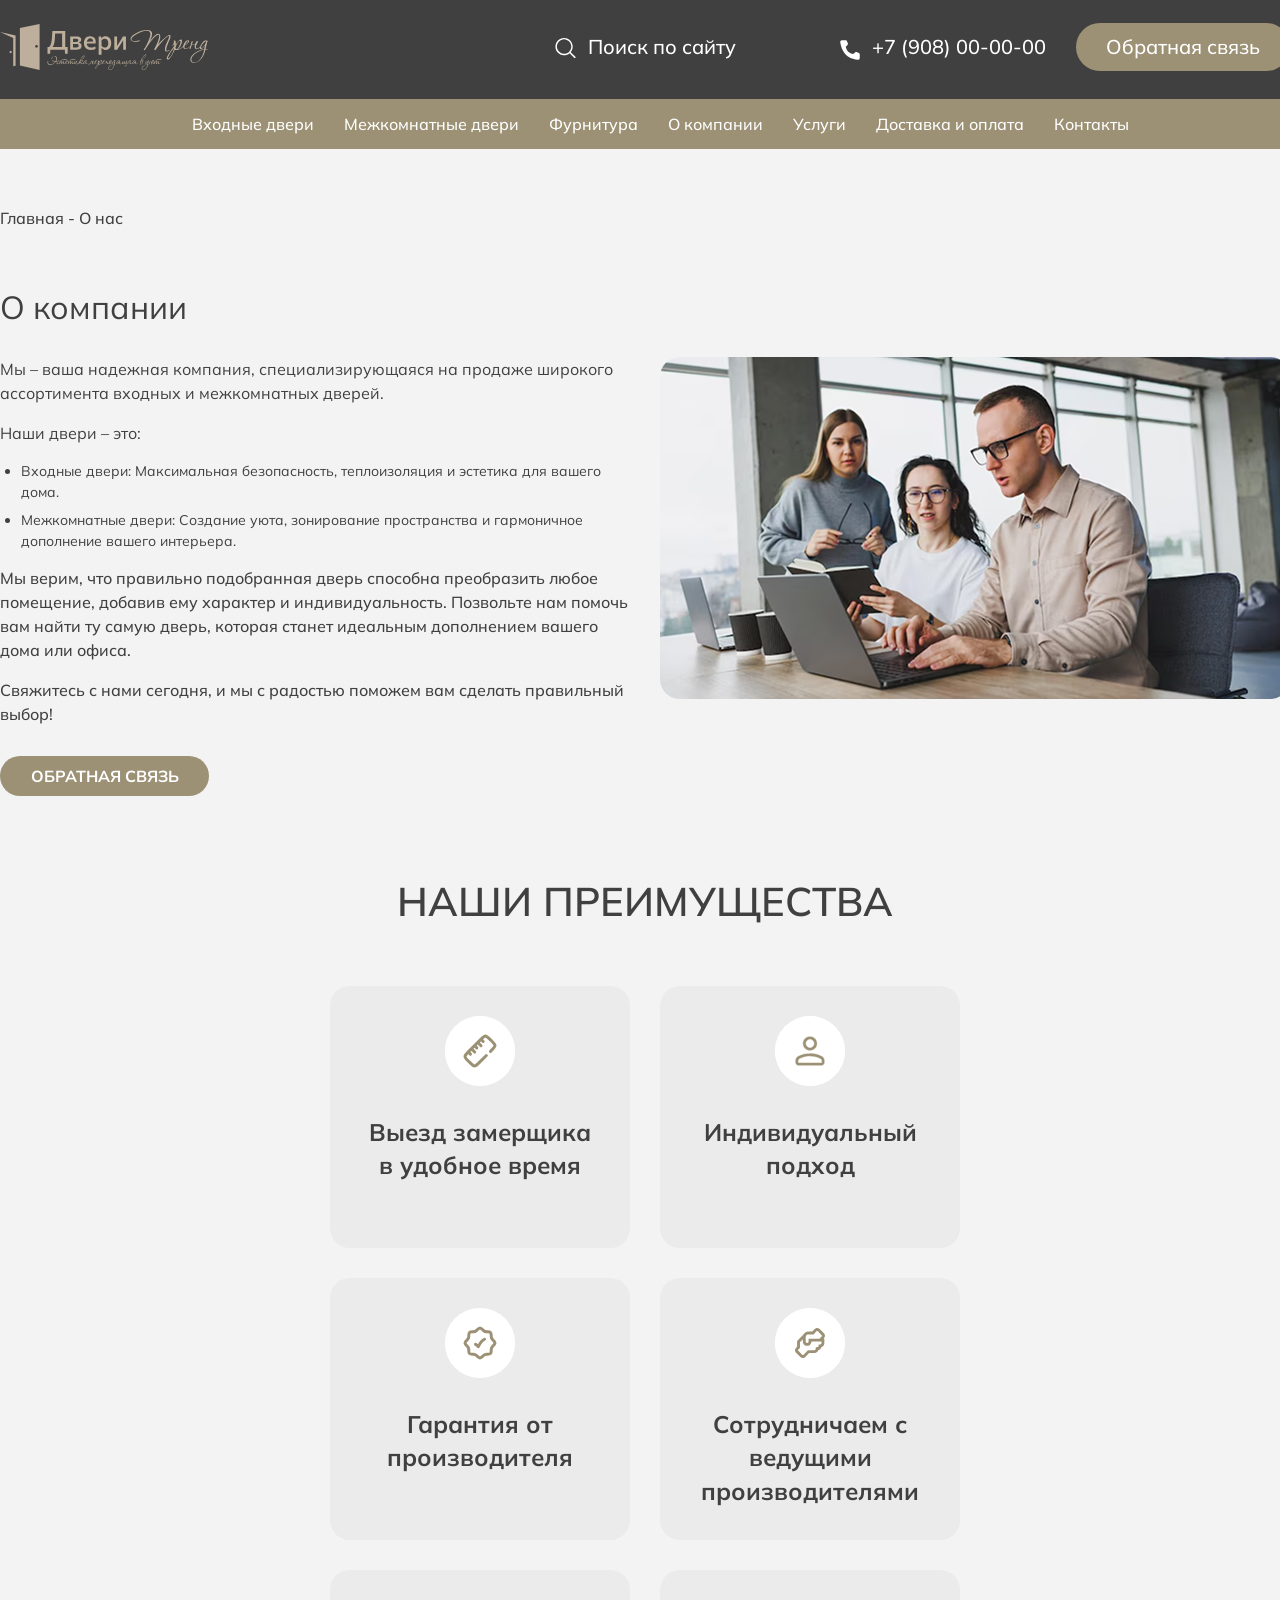
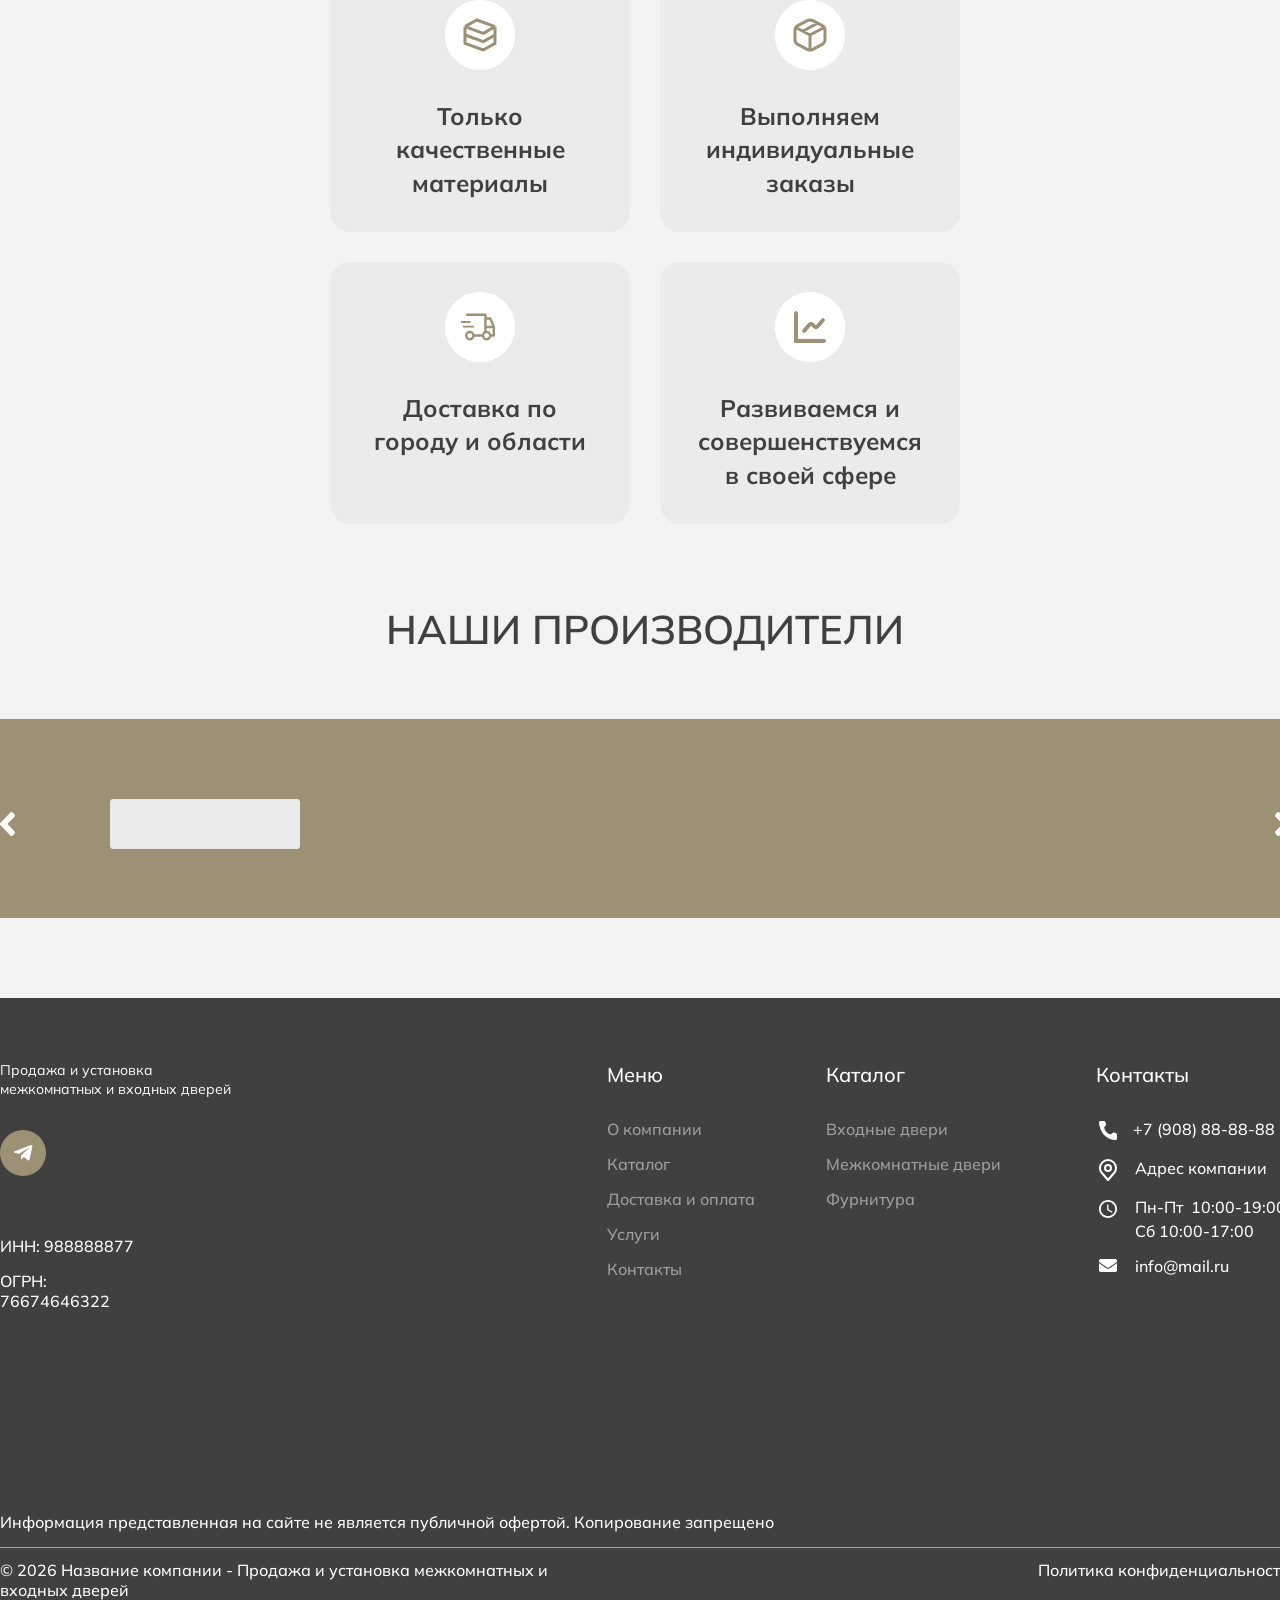
==== commit e64f680c: "small changes" ====
--- a/about-us.html
+++ b/about-us.html
@@ -18,8 +18,7 @@
           <img class="header__logo-image" src="./assets/imgs/header/logo.svg" alt="">
           <span class="header__tagline">Эстетика, переходящая в уют</span>
         </a>
-        <div class="header__top-content">
-          <a class="header-link" href="#" aria-label="Поиск по сайту">
+        <a class="header-link" href="#" aria-label="Поиск по сайту">
             <span class="header__search-icon-slot" aria-hidden="true">
               <svg width="24" height="23" viewBox="0 0 24 23" fill="none" xmlns="http://www.w3.org/2000/svg">
                 <path
@@ -29,6 +28,7 @@
             </span>
             <span class="header__search-text">Поиск по сайту</span>
           </a>
+          <div class="header__top-content">
           <a class="header-link header-link--phone" href="tel:+79080000000" aria-label="Позвонить +7 (908) 00-00-00">
             <svg width="24" height="24" viewBox="0 0 24 24" fill="none" xmlns="http://www.w3.org/2000/svg">
               <path
--- a/style/style.css
+++ b/style/style.css
@@ -668,12 +668,14 @@
   padding: 23px 0 28px;
 }
 .header .header__top .container {
-  display: flex;
-  align-items: center;
-  justify-content: space-between;
+  display: grid;
+  grid-template-columns: minmax(0, 1fr) auto minmax(0, 1fr);
+  align-items: center;
+  column-gap: 20px;
 }
 .header .header__logo {
-  width: 178px;
+  width: 208px;
+  justify-self: start;
   position: relative;
   display: flex;
   flex-direction: column;
@@ -708,7 +710,11 @@
 .header .header__menu-toggle svg {
   display: block;
 }
+.header .header__top .container > .header-link {
+  justify-self: center;
+}
 .header .header__top-content {
+  justify-self: end;
   display: flex;
   align-items: center;
   gap: 30px;
@@ -2293,7 +2299,7 @@
     gap: 10px;
   }
   .catalog-filters.mob {
-    margin-bottom: 15px;
+    margin-bottom: 35px;
     display: flex;
     justify-content: space-between;
   }
@@ -2493,5 +2499,3 @@
     padding: 20px;
   }
 }
-
-/*# sourceMappingURL=style.css.map */
